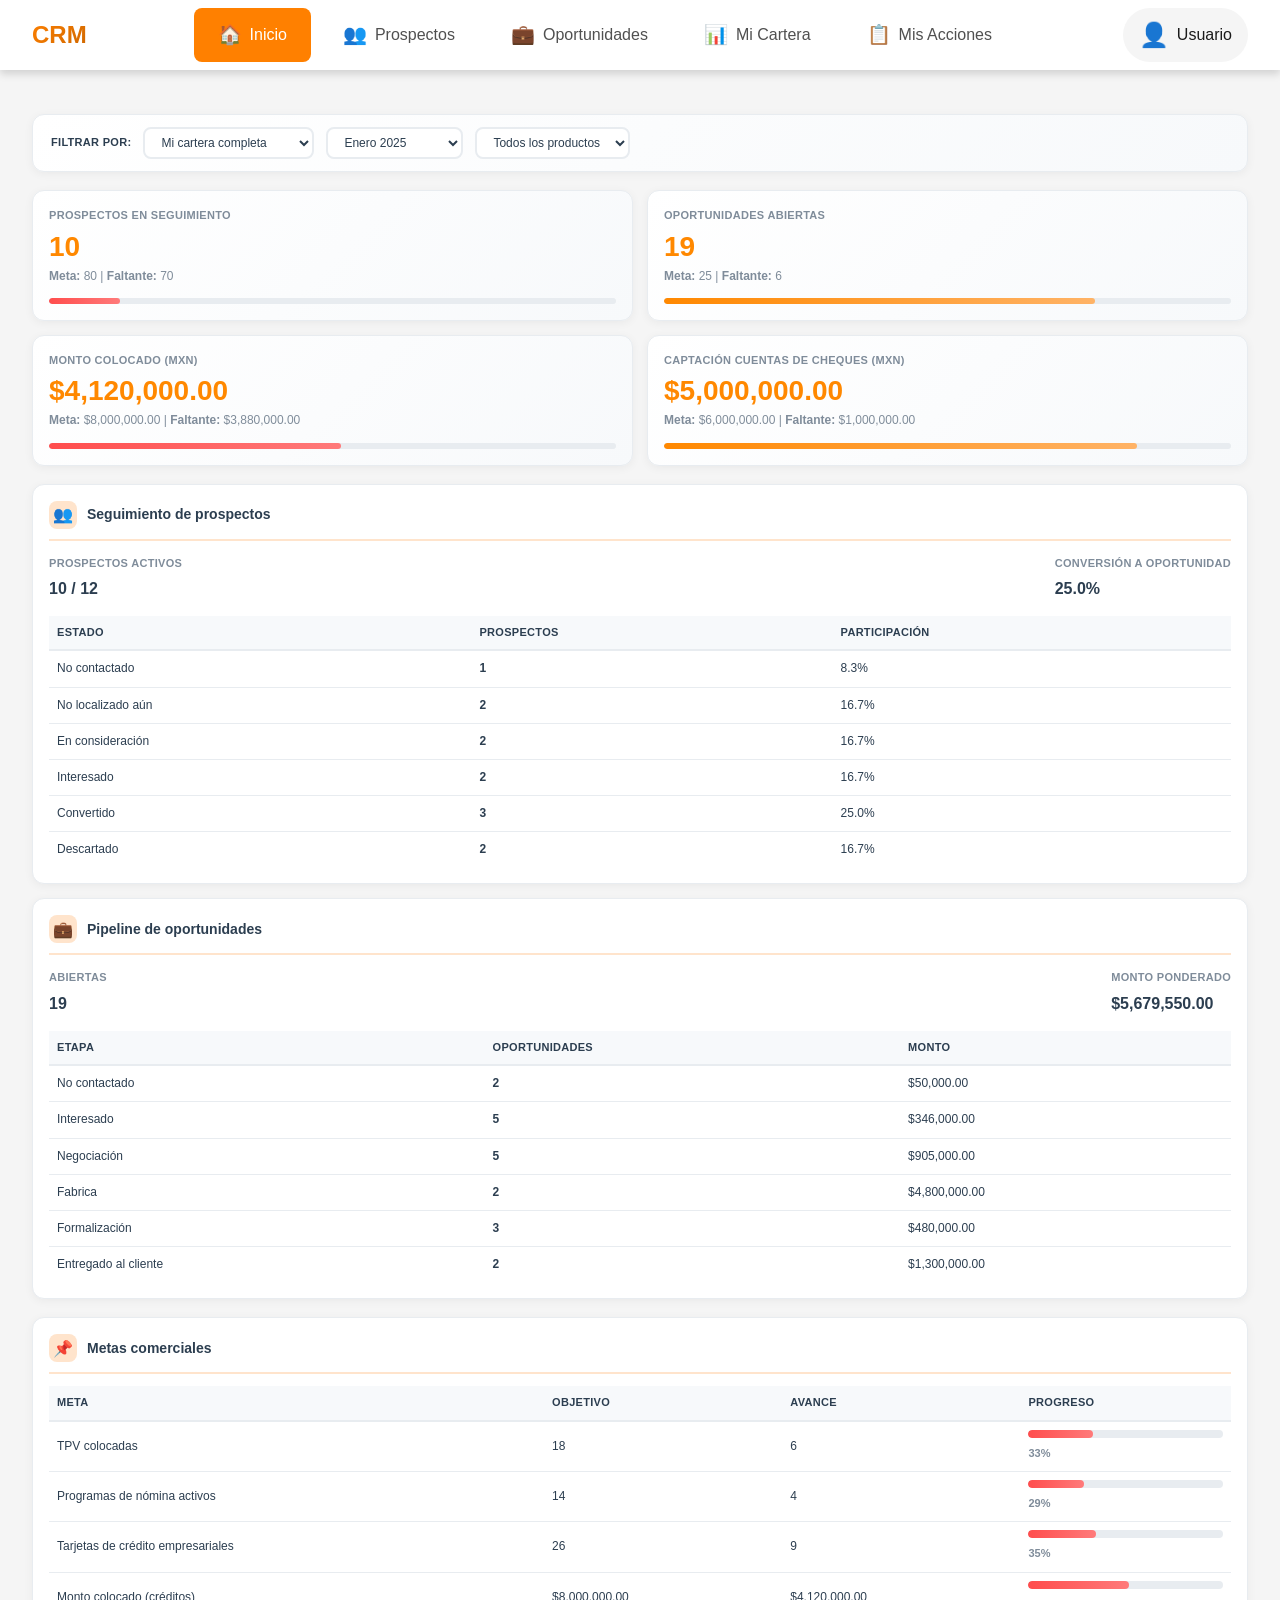
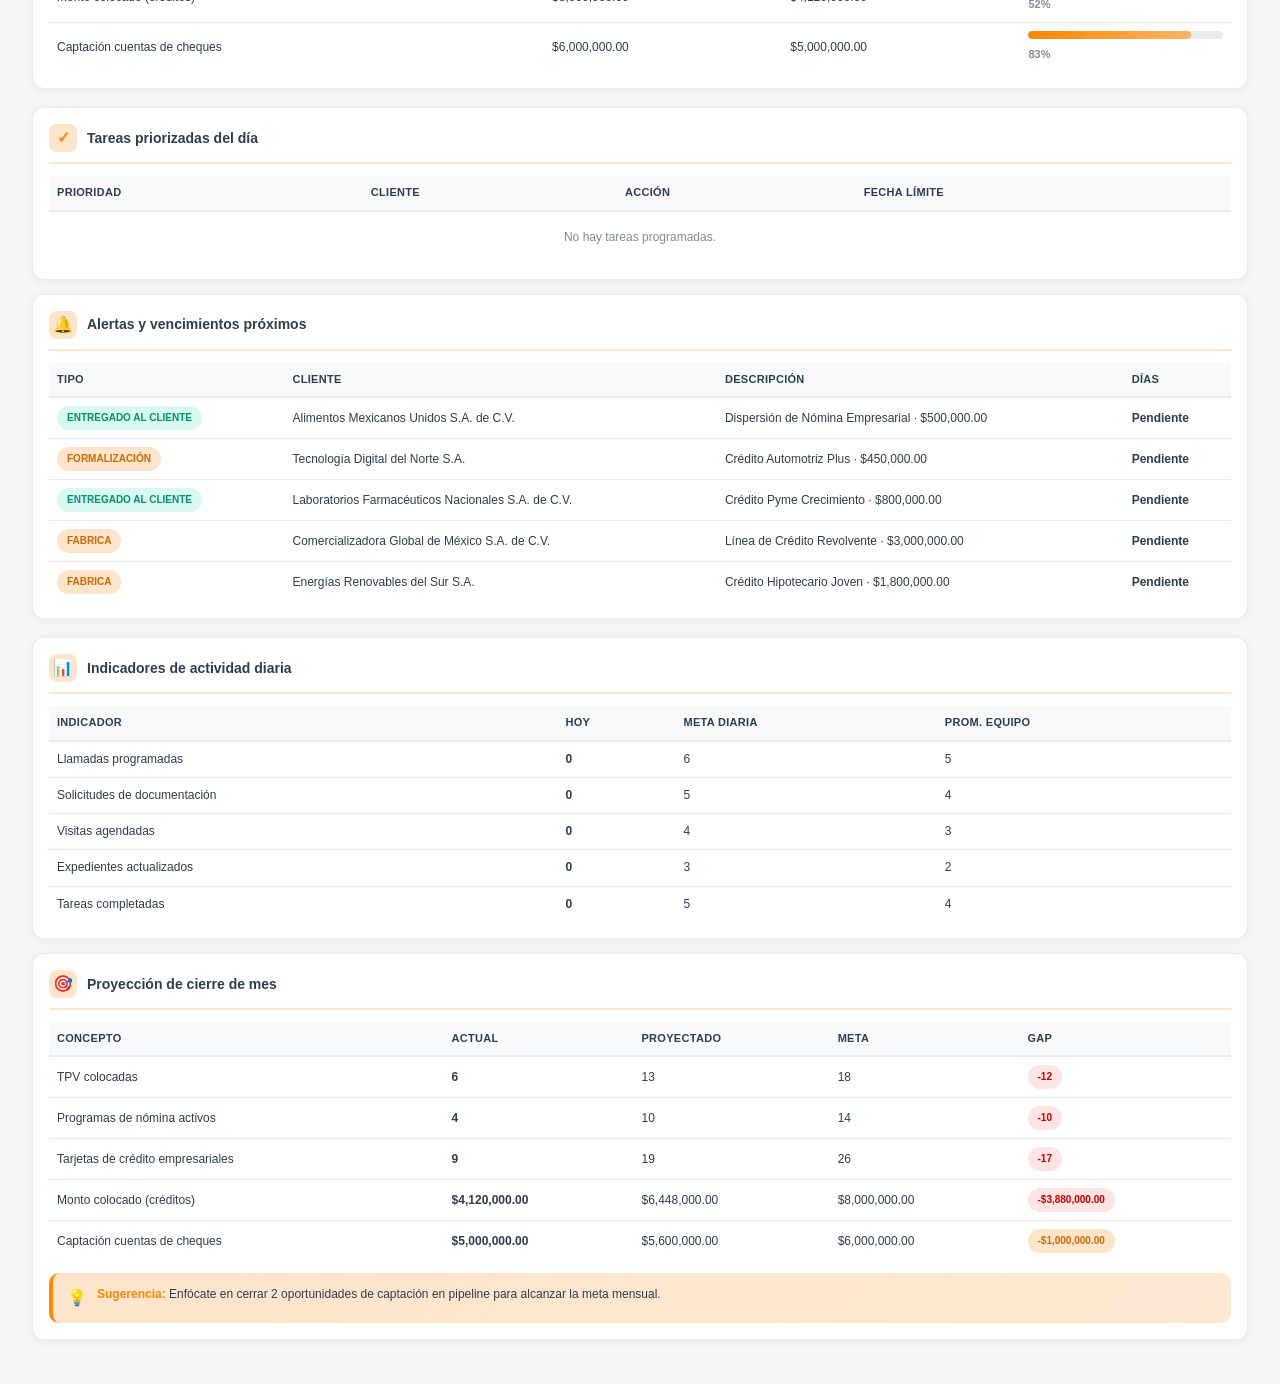
==== index.html @ 089da809 "Sure! Pl" ====
<!DOCTYPE html>
<html lang="es">

<head>
    <meta charset="UTF-8">
    <meta name="viewport" content="width=device-width, initial-scale=1.0">
    <title>CRM - Sistema de Gestión</title>

    <!-- Librerías externas -->
    <link rel="stylesheet" href="https://cdn.anychart.com/releases/v8/css/anychart-ui.min.css">
    <link rel="stylesheet" href="https://cdn.anychart.com/releases/v8/fonts/css/anychart-font.min.css">

    <!-- Estilos CSS Modulares -->
    <link rel="stylesheet" href="css/main.css">
    <link rel="stylesheet" href="css/components/mis-acciones.css">
    <link rel="stylesheet" href="css/components/inicio-dashboard.css">
</head>

<body>
    <!-- ============================================
         BARRA DE NAVEGACIÓN PRINCIPAL
         ============================================ -->
    <nav class="navbar">
        <div class="nav-container">
            <!-- Logo -->
            <div class="logo">
                <span class="logo-text">CRM</span>
            </div>

            <!-- Menú de navegación -->
            <ul class="nav-menu">
                <li class="nav-item">
                    <a href="#" class="nav-link active" data-section="inicio">
                        <span class="nav-icon">🏠</span>
                        <span>Inicio</span>
                    </a>
                </li>
                <li class="nav-item">
                    <a href="#" class="nav-link" data-section="prospectos">
                        <span class="nav-icon">👥</span>
                        <span>Prospectos</span>
                    </a>
                </li>
                <li class="nav-item">
                    <a href="#" class="nav-link" data-section="oportunidades">
                        <span class="nav-icon">💼</span>
                        <span>Oportunidades</span>
                    </a>
                </li>
                <li class="nav-item">
                    <a href="#" class="nav-link" data-section="mi-cartera">
                        <span class="nav-icon">📊</span>
                        <span>Mi Cartera</span>
                    </a>
                </li>
                <li class="nav-item">
                    <a href="#" class="nav-link" data-section="mis-acciones">
                        <span class="nav-icon">📋</span>
                        <span>Mis Acciones</span>
                    </a>
                </li>
            </ul>

            <!-- Perfil de usuario -->
            <div class="user-menu">
                <div class="user-profile">
                    <span class="user-avatar">👤</span>
                    <span class="user-name">Juan Pérez</span>
                </div>
            </div>
        </div>
    </nav>

    <!-- ============================================
         CONTENEDOR PRINCIPAL
         ============================================ -->
    <main class="main-container">

        <!-- SECCIÓN: INICIO -->
        <section id="inicio" class="content-section active"></section>

        <!-- SECCIÓN: PROSPECTOS -->
        <section id="prospectos" class="content-section">
            <div class="section-header">
                <h1>Prospectos</h1>
                <p class="section-subtitle">Gestión de clientes potenciales y conversión</p>
            </div>
            <div id="prospectos-pipeline" class="prospectos-pipeline"></div>
            <div id="tabla-prospectos"></div>
        </section>

        <!-- SECCIÓN: OPORTUNIDADES -->
        <section id="oportunidades" class="content-section">
            <div class="section-header">
                <h1>Tubería de Ventas</h1>
                <p class="section-subtitle">Pipeline de oportunidades de negocio</p>
            </div>
            
            <!-- Pipeline Visual -->
            <div id="pipeline-ventas" class="pipeline-container"></div>
            
            <!-- Tabla de Oportunidades -->
            <div id="tabla-oportunidades"></div>
        </section>

        <!-- SECCIÓN: MI CARTERA -->
        <section id="mi-cartera" class="content-section">
            <div class="section-header">
                <h1>Mi Cartera</h1>
                <p class="section-subtitle">Análisis de tu cartera de clientes</p>
            </div>
            
            <!-- Tarjetas de estadísticas -->
            <div id="mi-cartera-stats" class="stats-grid"></div>
            
            <!-- Tabla de clientes -->
            <div id="tabla-clientes"></div>
        </section>

        <!-- SECCIÓN: MIS ACCIONES -->
        <section id="mis-acciones" class="content-section">
            <div class="section-header">
                <h1>Mis Acciones</h1>
                <p class="section-subtitle">Tareas y actividades pendientes</p>
            </div>
            <div class="construction-message">
                <div class="construction-icon">🚧</div>
                <h2>Sección en Construcción</h2>
                <p>Estamos trabajando para brindarte la mejor experiencia</p>
            </div>
        </section>

    </main>

    <!-- ============================================
         SCRIPTS JAVASCRIPT MODULARES
         ============================================ -->

    <!-- Librería AnyChart -->
    <script src="https://cdn.anychart.com/releases/v8/js/anychart-base.min.js"></script>
    <script src="https://cdn.anychart.com/releases/v8/js/anychart-ui.min.js"></script>
    <script src="https://cdn.anychart.com/releases/v8/js/anychart-exports.min.js"></script>
    <script src="https://cdn.anychart.com/releases/v8/js/anychart-pyramid-funnel.min.js"></script>

    <!-- 1. Archivos de configuración -->
    <script src="config/config.js"></script>
    <script src="config/routes.js"></script>
    
        <!-- 2. Datos -->
        <script src="js/data/clientes.js"></script>
        <script src="js/data/productos.js"></script>
        <script src="js/data/oportunidades.js"></script>
        <script src="js/data/prospectos.js"></script>
        <script src="js/data/acciones.js"></script>
    
    <!-- 3. Utilidades -->
    <script src="js/utils/helpers.js"></script>
    <script src="js/utils/validators.js"></script>
    
    <!-- 4. Componentes -->
    <script src="js/components/MultiSelect.js"></script>
    <script src="js/components/TableComponent.js"></script>
    
    <!-- 5. Módulos de secciones -->
    <script src="js/modules/navigation.js"></script>
    <script src="js/modules/inicio.js"></script>
    <script src="js/modules/prospectos.js"></script>
    <script src="js/modules/oportunidades.js"></script>
    <script src="js/modules/miCartera.js"></script>
    <script src="js/modules/misAcciones.js"></script>
    
    <!-- 6. Aplicación principal (debe ir al final) -->
    <script src="js/app.js"></script>

</body>

</html>
---- css/main.css ----
/**
 * ============================================
 * ARCHIVO PRINCIPAL DE ESTILOS
 * ============================================
 * Importa todos los módulos CSS en el orden correcto
 */

/* 1. Variables y configuración base */
@import url('variables.css');
@import url('reset.css');

/* 2. Layout */
@import url('layout/navbar.css');
@import url('layout/main.css');

/* 3. Componentes */
@import url('components/cards.css');
@import url('components/buttons.css');
@import url('components/tables.css');
@import url('components/stats.css');
@import url('components/multiselect.css');
@import url('components/cliente360.css');
@import url('components/pipeline.css');
@import url('components/prospectos.css');
@import url('components/modal-oportunidad.css');
@import url('components/construction.css');

/* 4. Utilidades */
@import url('utilities.css');

/* 5. Responsive (debe ir al final) */
@import url('responsive.css');
---- css/components/mis-acciones.css ----
.acciones-wrapper {
    display: flex;
    flex-direction: column;
    gap: 28px;
}

.acciones-header {
    display: flex;
    flex-wrap: wrap;
    justify-content: space-between;
    align-items: center;
    gap: 18px;
}

.acciones-header h2 {
    margin: 0;
    font-size: 24px;
    font-weight: 700;
    color: #1f2a44;
}

.acciones-subtitle {
    margin: 4px 0 0;
    font-size: 14px;
    color: #6b7a90;
}

.acciones-kpis {
    display: flex;
    gap: 16px;
}

.acciones-kpi-card {
    background: #ffffff;
    border-radius: 14px;
    border: 1px solid rgba(15, 36, 71, 0.08);
    box-shadow: 0 8px 20px rgba(15, 36, 71, 0.08);
    padding: 12px 18px;
    display: flex;
    flex-direction: column;
    min-width: 120px;
}

.acciones-kpi-value {
    font-size: 24px;
    font-weight: 700;
    color: #1f2a44;
}

.acciones-kpi-value.acciones-kpi-success {
    color: #FF8800;
}

.acciones-kpi-value.acciones-kpi-info {
    color: #2272ff;
}

.acciones-kpi-label {
    font-size: 12px;
    text-transform: uppercase;
    color: #6b7a90;
    letter-spacing: 0.4px;
}

.acciones-panel,
.agenda-panel {
    background: #ffffff;
    border-radius: 18px;
    border: 1px solid rgba(15, 36, 71, 0.06);
    box-shadow: 0 12px 28px rgba(38, 80, 120, 0.08);
    padding: 24px;
}

.acciones-panel-header,
.agenda-panel-header {
    margin-bottom: 16px;
}

.acciones-panel-header {
    display: flex;
    justify-content: space-between;
    align-items: center;
    gap: 12px;
}

.acciones-add-btn {
    border: none;
    background: linear-gradient(135deg, #2272ff 0%, #1857c9 100%);
    color: #ffffff;
    padding: 10px 18px;
    border-radius: 12px;
    font-weight: 600;
    cursor: pointer;
    transition: transform 0.2s ease, box-shadow 0.2s ease;
}

.acciones-add-btn:hover {
    transform: translateY(-2px);
    box-shadow: 0 8px 18px rgba(34, 114, 255, 0.25);
}

.acciones-panel-header h3,
.agenda-panel-header h3 {
    margin: 0;
    font-size: 18px;
    font-weight: 700;
    color: #1f2a44;
}

.acciones-panel-header p,
.agenda-panel-header p {
    margin: 4px 0 0;
    font-size: 13px;
    color: #6b7a90;
}

.acciones-task {
    display: flex;
    gap: 12px;
    align-items: flex-start;
}

.acciones-task-icon {
    font-size: 20px;
    flex-shrink: 0;
}

.acciones-task-name {
    font-weight: 600;
    color: #1f2a44;
}

.acciones-task-desc {
    font-size: 12px;
    color: #6b7a90;
}

.acciones-link {
    color: #2272ff;
    font-weight: 600;
    cursor: pointer;
}

.acciones-link:hover {
    text-decoration: underline;
}

.agenda-list {
    display: flex;
    flex-direction: column;
    gap: 18px;
}

.agenda-day {
    border-radius: 16px;
    border: 1px solid rgba(34, 114, 255, 0.12);
    background: #f8faff;
    padding: 18px 20px;
}

.agenda-day-header {
    display: flex;
    justify-content: space-between;
    align-items: center;
    margin-bottom: 12px;
}

.agenda-day-date {
    font-size: 15px;
    font-weight: 700;
    color: #1f2a44;
}

.agenda-day-count {
    font-size: 12px;
    color: #2272ff;
    font-weight: 600;
}

.agenda-event-list {
    display: flex;
    flex-direction: column;
    gap: 12px;
}

.agenda-event {
    display: flex;
    gap: 14px;
    align-items: flex-start;
    padding: 12px 16px;
    border-radius: 14px;
    background: #ffffff;
    border: 1px solid rgba(34, 114, 255, 0.12);
    box-shadow: 0 6px 16px rgba(34, 114, 255, 0.1);
}

.agenda-event-icon {
    font-size: 20px;
    flex-shrink: 0;
}

.agenda-event-title {
    font-size: 14px;
    font-weight: 700;
    color: #1f2a44;
}

.agenda-event-time {
    font-size: 12px;
    color: #6b7a90;
    margin: 2px 0 6px;
}

.agenda-event-desc {
    font-size: 13px;
    color: #1f2a44;
}

.agenda-event-tag {
    display: inline-flex;
    margin-top: 6px;
    padding: 4px 10px;
    border-radius: 999px;
    background: rgba(34, 114, 255, 0.12);
    color: #2272ff;
    font-size: 11px;
    font-weight: 600;
}

.agenda-empty {
    text-align: center;
    padding: 40px 20px;
    color: #6b7a90;
}

.agenda-empty-icon {
    font-size: 42px;
    margin-bottom: 12px;
}

@media (max-width: 992px) {
    .acciones-header {
        flex-direction: column;
        align-items: flex-start;
    }

    .acciones-kpis {
        width: 100%;
        flex-wrap: wrap;
    }

    .acciones-kpi-card {
        flex: 1 1 140px;
    }
}
---- css/components/inicio-dashboard.css ----
.inicio-dashboard {
    display: flex;
    flex-direction: column;
    gap: 18px;
    padding: 12px 0;
}

.inicio-dashboard__filters {
    background: linear-gradient(135deg, #ffffff 0%, #f7f9fb 100%);
    padding: 12px 18px;
    border-radius: 12px;
    box-shadow: 0 2px 10px rgba(0, 0, 0, 0.05);
    border: 1px solid #e8ecf0;
    display: flex;
    flex-wrap: wrap;
    gap: 12px;
    align-items: center;
}

.inicio-dashboard__filters-label {
    font-size: 11px;
    font-weight: 600;
    color: #2c3e50;
    text-transform: uppercase;
    letter-spacing: 0.3px;
}

.inicio-dashboard__filters select {
    padding: 6px 12px;
    border: 2px solid #e8ecf0;
    border-radius: 8px;
    background: #ffffff;
    font-size: 12px;
    font-weight: 500;
    color: #2c3e50;
    transition: all 0.3s ease;
    cursor: pointer;
}

.inicio-dashboard__filters select:hover,
.inicio-dashboard__filters select:focus {
    border-color: #ff8800;
    outline: none;
    box-shadow: 0 0 0 3px rgba(255, 136, 0, 0.15);
}

.inicio-dashboard__kpi-grid {
    display: grid;
    grid-template-columns: repeat(4, minmax(200px, 1fr));
    gap: 14px;
}

.inicio-dashboard__kpi-card {
    background: linear-gradient(135deg, #ffffff 0%, #f7f9fb 100%);
    border-radius: 12px;
    padding: 16px;
    border: 1px solid #e8ecf0;
    box-shadow: 0 2px 10px rgba(0, 0, 0, 0.05);
    transition: transform 0.2s ease, box-shadow 0.2s ease;
}

.inicio-dashboard__kpi-card:hover {
    transform: translateY(-2px);
    box-shadow: 0 8px 18px rgba(0, 0, 0, 0.08);
}

.inicio-dashboard__kpi-label {
    font-size: 11px;
    text-transform: uppercase;
    color: #7f8c9a;
    letter-spacing: 0.3px;
    font-weight: 600;
    margin-bottom: 8px;
}

.inicio-dashboard__kpi-value {
    font-size: 28px;
    font-weight: 700;
    line-height: 1;
    color: #ff8800;
    margin-bottom: 6px;
}

.inicio-dashboard__kpi-meta {
    font-size: 12px;
    color: #7f8c9a;
    margin-bottom: 12px;
}

.inicio-dashboard__kpi-progress {
    width: 100%;
    height: 6px;
    background: #e8ecf0;
    border-radius: 10px;
    overflow: hidden;
}

.inicio-dashboard__kpi-progress-bar {
    height: 100%;
    background: linear-gradient(90deg, #00cca3 0%, #00a37f 100%);
    border-radius: 10px;
}

.inicio-dashboard__kpi-progress-bar--success {
    background: linear-gradient(90deg, #00cca3 0%, #00a37f 100%);
}

.inicio-dashboard__kpi-progress-bar--warning {
    background: linear-gradient(90deg, #ff8800 0%, #ffb366 100%);
}

.inicio-dashboard__kpi-progress-bar--danger {
    background: linear-gradient(90deg, #ff4d4d 0%, #ff7a7a 100%);
}

.inicio-dashboard__grid {
    display: grid;
    gap: 14px;
}

.inicio-dashboard__grid--two {
    grid-template-columns: repeat(2, minmax(280px, 1fr));
}

.inicio-dashboard__card {
    background: #ffffff;
    border-radius: 12px;
    border: 1px solid #e8ecf0;
    box-shadow: 0 2px 10px rgba(0, 0, 0, 0.05);
    padding: 16px;
}

.inicio-dashboard__card--full {
    width: 100%;
}

.inicio-dashboard__card-header {
    display: flex;
    align-items: center;
    gap: 10px;
    font-size: 14px;
    font-weight: 700;
    color: #2c3e50;
    padding-bottom: 10px;
    border-bottom: 2px solid #ffe4cc;
}

.inicio-dashboard__card-icon {
    width: 28px;
    height: 28px;
    border-radius: 8px;
    background: #ffe4cc;
    color: #ff8800;
    display: flex;
    align-items: center;
    justify-content: center;
    font-size: 16px;
}

.inicio-dashboard__summary {
    display: flex;
    justify-content: space-between;
    gap: 16px;
    margin: 14px 0;
    flex-wrap: wrap;
}

.inicio-dashboard__summary > div {
    display: flex;
    flex-direction: column;
    gap: 4px;
}

.inicio-dashboard__summary-label {
    font-size: 11px;
    text-transform: uppercase;
    color: #7f8c9a;
    letter-spacing: 0.3px;
    font-weight: 600;
}

.inicio-dashboard__summary-value {
    font-size: 16px;
    font-weight: 700;
    color: #2c3e50;
}

.inicio-dashboard__table {
    width: 100%;
    border-collapse: separate;
    border-spacing: 0;
    margin-top: 12px;
    font-size: 12px;
}

.inicio-dashboard__table thead th {
    background: #f7f9fb;
    padding: 8px;
    text-align: left;
    font-weight: 700;
    color: #2c3e50;
    border-bottom: 2px solid #e8ecf0;
    text-transform: uppercase;
    font-size: 11px;
    letter-spacing: 0.3px;
}

.inicio-dashboard__table tbody td {
    padding: 8px;
    border-bottom: 1px solid #e8ecf0;
    color: #2c3e50;
}

.inicio-dashboard__table tbody tr:last-child td {
    border-bottom: none;
}

.inicio-dashboard__table tbody tr:hover {
    background: #f7f9fb;
}

.inicio-dashboard__badge {
    display: inline-block;
    padding: 4px 10px;
    border-radius: 999px;
    font-size: 10px;
    font-weight: 700;
    text-transform: uppercase;
}

.inicio-dashboard__badge--danger {
    background: rgba(255, 77, 77, 0.15);
    color: #cc0000;
}

.inicio-dashboard__badge--warning {
    background: #ffe4cc;
    color: #cc6a00;
}

.inicio-dashboard__badge--info {
    background: #cce5ff;
    color: #0066cc;
}

.inicio-dashboard__badge--success {
    background: rgba(0, 204, 163, 0.15);
    color: #00936b;
}

.inicio-dashboard__meta-progress {
    width: 100%;
    height: 8px;
    border-radius: 999px;
    background: #e8ecf0;
    overflow: hidden;
    margin-bottom: 6px;
}

.inicio-dashboard__meta-progress-bar {
    height: 100%;
    border-radius: 999px;
    transition: width 0.3s ease;
}

.inicio-dashboard__meta-progress-bar--success {
    background: linear-gradient(90deg, #00cca3 0%, #00a37f 100%);
}

.inicio-dashboard__meta-progress-bar--warning {
    background: linear-gradient(90deg, #ff8800 0%, #ffb366 100%);
}

.inicio-dashboard__meta-progress-bar--danger {
    background: linear-gradient(90deg, #ff4d4d 0%, #ff7a7a 100%);
}

.inicio-dashboard__meta-progress-text {
    font-size: 11px;
    font-weight: 600;
    color: #7f8c9a;
}

.inicio-dashboard__error {
    margin-top: 24px;
    padding: 32px;
    border: 1px dashed rgba(255, 136, 0, 0.4);
    border-radius: 16px;
    background: rgba(255, 136, 0, 0.08);
    text-align: center;
    color: #9a4b00;
}

.inicio-dashboard__error h2 {
    margin: 12px 0 8px;
    font-size: 20px;
    font-weight: 700;
}

.inicio-dashboard__error p {
    margin: 0;
    font-size: 13px;
    color: rgba(154, 75, 0, 0.8);
}

.inicio-dashboard__error-icon {
    font-size: 32px;
}

.inicio-dashboard__alert {
    margin-top: 12px;
    padding: 12px 14px;
    background: linear-gradient(135deg, #ffe4cc 0%, #ffe8d1 100%);
    border-left: 4px solid #ff8800;
    border-radius: 10px;
    font-size: 12px;
    color: #2c3e50;
    display: flex;
    gap: 10px;
    align-items: flex-start;
}

.inicio-dashboard__alert-icon {
    font-size: 16px;
}

.inicio-dashboard__alert strong {
    color: #ff8800;
}

@media (max-width: 1400px) {
    .inicio-dashboard__kpi-grid {
        grid-template-columns: repeat(2, minmax(200px, 1fr));
    }

    .inicio-dashboard__grid--two {
        grid-template-columns: 1fr;
    }
}

@media (max-width: 768px) {
    .inicio-dashboard__filters {
        flex-direction: column;
        align-items: stretch;
    }

    .inicio-dashboard__filters select {
        width: 100%;
    }

    .inicio-dashboard__kpi-grid {
        grid-template-columns: 1fr;
    }
}
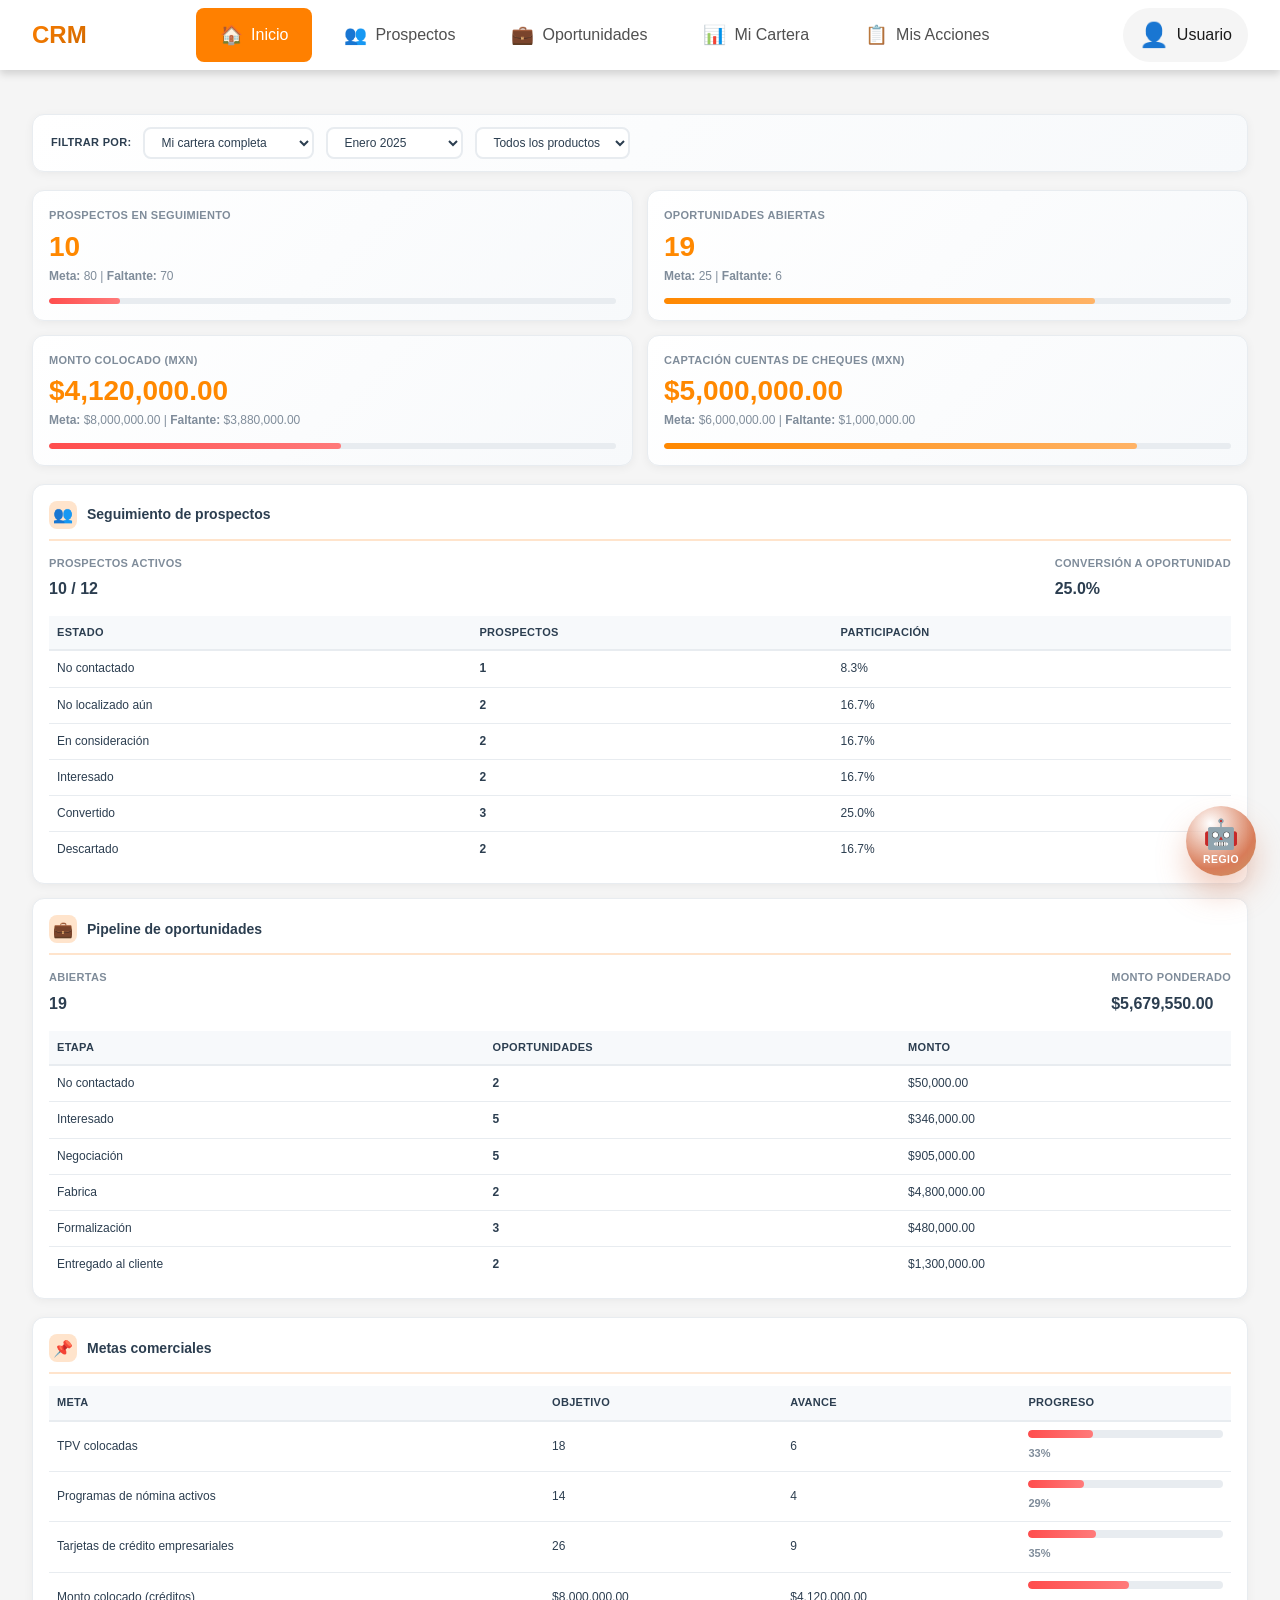
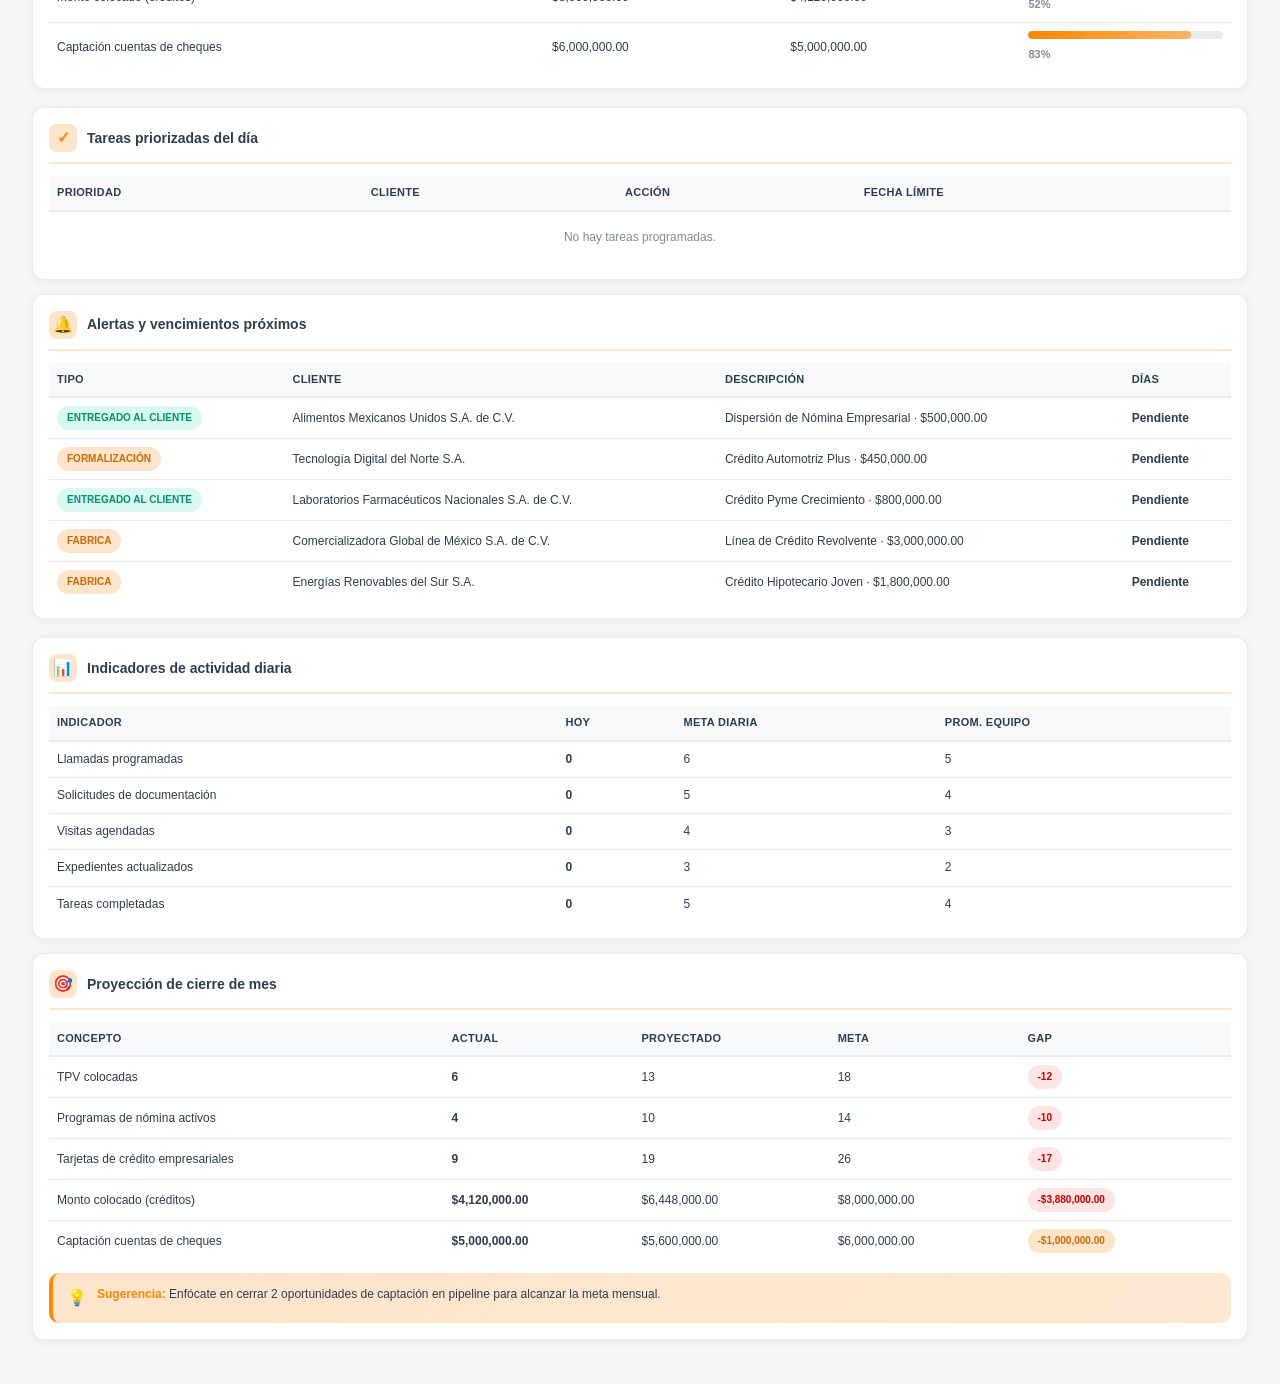
==== commit ed411356: "Add assistant IA module and related components - Introduced a new sidebar for the AI assistant with " ====
--- a/index.html
+++ b/index.html
@@ -14,6 +14,7 @@
     <link rel="stylesheet" href="css/main.css">
     <link rel="stylesheet" href="css/components/mis-acciones.css">
     <link rel="stylesheet" href="css/components/inicio-dashboard.css">
+    <link rel="stylesheet" href="css/components/assistant-ia.css">
 </head>
 
 <body>
@@ -131,6 +132,100 @@
         </section>
 
     </main>
+
+    <!-- ============================================
+         ASISTENTE IA LATERAL
+         ============================================ -->
+    <aside class="ai-sidebar" id="aiSidebar" aria-hidden="true">
+        <div class="ai-sidebar-header">
+            <div class="ai-header-content">
+                <div class="ai-avatar" aria-hidden="true">🤖</div>
+                <div class="ai-info">
+                    <h3 class="ai-name">REGIO</h3>
+                    <p class="ai-subtitle">Resultados y Gestión Inteligente Operativa</p>
+                </div>
+            </div>
+            <button class="ai-toggle-btn" id="aiSidebarCloseBtn" title="Cerrar asistente" aria-label="Cerrar asistente">✕</button>
+        </div>
+
+        <div class="sidebar-nav" role="tablist" aria-label="Vistas del asistente">
+            <div class="nav-grid">
+                <button class="sidebar-nav-btn active" data-view="agente" id="navAgente" role="tab" aria-selected="true">
+                    <span class="nav-icon">🤖</span>
+                    <span class="nav-text">Agente IA</span>
+                </button>
+                <button class="sidebar-nav-btn" data-view="acciones" id="navAcciones" role="tab" aria-selected="false">
+                    <span class="nav-icon">✅</span>
+                    <span class="nav-text">Acciones</span>
+                </button>
+                <button class="sidebar-nav-btn" data-view="juntas" id="navJuntas" role="tab" aria-selected="false">
+                    <span class="nav-icon">🤝</span>
+                    <span class="nav-text">Juntas</span>
+                </button>
+                <button class="sidebar-nav-btn" data-view="cotizador" id="navCotizador" role="tab" aria-selected="false">
+                    <span class="nav-icon">💰</span>
+                    <span class="nav-text">Cotizador</span>
+                </button>
+            </div>
+        </div>
+
+        <div class="sidebar-content">
+            <div class="sidebar-view active" id="viewAgente" role="tabpanel" aria-labelledby="navAgente">
+                <div class="ai-chat-container" id="aiChatContainer">
+                    <div class="ai-welcome-message">
+                        <p>👋 ¡Hola! Soy <strong>REGIO</strong>, tu asistente inteligente de ventas.</p>
+                        <p>Puedo ayudarte con:</p>
+                        <ul>
+                            <li>📊 Análisis de oportunidades</li>
+                            <li>💡 Información de productos</li>
+                            <li>📈 Estrategias de seguimiento y venta cruzada</li>
+                        </ul>
+                        <p>¿En qué puedo ayudarte hoy?</p>
+                    </div>
+                </div>
+                <div class="ai-input-container">
+                    <textarea id="aiInput" class="ai-input" placeholder="Escribe tu pregunta aquí..." rows="1" aria-label="Mensaje para el asistente"></textarea>
+                    <button class="ai-send-btn" id="aiSendBtn" title="Enviar" aria-label="Enviar mensaje">
+                        <span>📤</span>
+                    </button>
+                </div>
+            </div>
+
+            <div class="sidebar-view" id="viewAcciones" role="tabpanel" aria-labelledby="navAcciones">
+                <div class="recordatorios-container" id="accionesContainer"></div>
+            </div>
+
+            <div class="sidebar-view" id="viewJuntas" role="tabpanel" aria-labelledby="navJuntas">
+                <div class="agenda-container" id="juntasContainer"></div>
+            </div>
+
+            <div class="sidebar-view" id="viewCotizador" role="tabpanel" aria-labelledby="navCotizador">
+                <div class="cotizador-chat-container">
+                    <div class="cotizador-chat" id="cotizadorChat">
+                        <div class="cotizador-welcome-message">
+                            <div class="ai-avatar" aria-hidden="true">💰</div>
+                            <div class="welcome-content">
+                                <h5>¡Hola! Soy tu cotizador inteligente</h5>
+                                <p>Puedo ayudarte a calcular cotizaciones de crédito personal, auto o hipotecario.</p>
+                                <p>Cuéntame el tipo de crédito, monto y plazo que necesitas.</p>
+                            </div>
+                        </div>
+                    </div>
+                    <div class="cotizador-input-container">
+                        <textarea id="cotizadorInput" class="cotizador-input" placeholder="Ej. Cotizar crédito auto de $350,000 a 36 meses" rows="1" aria-label="Mensaje para el cotizador"></textarea>
+                        <button class="cotizador-send-btn" id="cotizadorSendBtn" title="Enviar cotización" aria-label="Enviar mensaje al cotizador">
+                            <span>📤</span>
+                        </button>
+                    </div>
+                </div>
+            </div>
+        </div>
+    </aside>
+
+    <button class="ai-float-btn" id="aiFloatBtn" title="Abrir asistente IA" aria-haspopup="dialog" aria-controls="aiSidebar">
+        <span class="ai-float-icon">🤖</span>
+        <span class="ai-float-text">REGIO</span>
+    </button>
 
     <!-- ============================================
          SCRIPTS JAVASCRIPT MODULARES
@@ -168,6 +263,7 @@
     <script src="js/modules/oportunidades.js"></script>
     <script src="js/modules/miCartera.js"></script>
     <script src="js/modules/misAcciones.js"></script>
+    <script src="js/modules/assistant-ia.js"></script>
     
     <!-- 6. Aplicación principal (debe ir al final) -->
     <script src="js/app.js"></script>
--- a/css/components/assistant-ia.css
+++ b/css/components/assistant-ia.css
@@ -0,0 +1,540 @@
+.ai-sidebar {
+    position: fixed;
+    top: 0;
+    right: -420px;
+    width: 400px;
+    height: 100vh;
+    display: flex;
+    flex-direction: column;
+    background: linear-gradient(180deg, #fffaf6 0%, #fffefd 45%, #ffffff 100%);
+    border-left: 1px solid rgba(214, 117, 80, 0.12);
+    box-shadow: -18px 0 38px rgba(214, 117, 80, 0.18);
+    transition: right 0.35s ease, opacity 0.35s ease;
+    z-index: var(--z-modal);
+    opacity: 0;
+    backdrop-filter: blur(18px);
+}
+
+.ai-sidebar.active {
+    right: 0;
+    opacity: 1;
+}
+
+.ai-sidebar-header {
+    background: linear-gradient(135deg, rgba(214, 117, 80, 0.96) 0%, rgba(200, 146, 94, 0.94) 55%, rgba(184, 161, 147, 0.92) 100%);
+    color: var(--white);
+    padding: 1.75rem 1.5rem 1.35rem;
+    display: flex;
+    justify-content: space-between;
+    align-items: center;
+    box-shadow: 0 20px 35px rgba(214, 117, 80, 0.32);
+    border-bottom: 1px solid rgba(255, 255, 255, 0.25);
+}
+
+.ai-header-content {
+    display: flex;
+    align-items: center;
+    gap: 1.1rem;
+}
+
+.ai-avatar {
+    width: 60px;
+    height: 60px;
+    border-radius: 18px;
+    background: rgba(255, 255, 255, 0.25);
+    display: flex;
+    align-items: center;
+    justify-content: center;
+    font-size: 2rem;
+    backdrop-filter: blur(12px);
+    box-shadow: 0 14px 24px rgba(0, 0, 0, 0.15);
+}
+
+.ai-name {
+    margin: 0;
+    font-size: 1.5rem;
+    font-weight: 700;
+    letter-spacing: 0.4px;
+}
+
+.ai-subtitle {
+    margin: 0.35rem 0 0;
+    font-size: 0.82rem;
+    opacity: 0.95;
+    letter-spacing: 0.2px;
+}
+
+.ai-toggle-btn {
+    background: rgba(255, 255, 255, 0.28);
+    border: none;
+    color: var(--white);
+    font-size: 1.6rem;
+    cursor: pointer;
+    width: 42px;
+    height: 42px;
+    border-radius: 14px;
+    display: flex;
+    align-items: center;
+    justify-content: center;
+    transition: var(--transition);
+}
+
+.ai-toggle-btn:hover {
+    background-color: rgba(255, 255, 255, 0.36);
+    transform: translateY(-1px);
+}
+
+.sidebar-nav {
+    padding: 1rem 1.5rem 1.2rem;
+}
+
+.nav-grid {
+    display: grid;
+    grid-template-columns: repeat(2, minmax(0, 1fr));
+    gap: 0.6rem;
+}
+
+.sidebar-nav-btn {
+    display: flex;
+    align-items: center;
+    justify-content: flex-start;
+    gap: 0.65rem;
+    padding: 0.8rem 0.75rem;
+    border-radius: 14px;
+    border: 1px solid rgba(214, 117, 80, 0.12);
+    background: rgba(255, 255, 255, 0.82);
+    color: var(--gray-600);
+    font-size: 0.78rem;
+    font-weight: 600;
+    cursor: pointer;
+    box-shadow: 0 10px 18px rgba(214, 117, 80, 0.08);
+    transition: transform 0.2s ease, box-shadow 0.25s ease, border-color 0.25s ease;
+}
+
+.sidebar-nav-btn:hover {
+    transform: translateY(-1px);
+    box-shadow: 0 14px 22px rgba(214, 117, 80, 0.16);
+    border-color: rgba(214, 117, 80, 0.32);
+}
+
+.sidebar-nav-btn.active {
+    background: linear-gradient(135deg, rgba(214, 117, 80, 0.96) 0%, rgba(200, 146, 94, 0.94) 100%);
+    color: var(--white);
+    border-color: transparent;
+    box-shadow: 0 18px 32px rgba(214, 117, 80, 0.32);
+}
+
+.nav-icon {
+    font-size: 1.15rem;
+}
+
+.sidebar-content {
+    flex: 1;
+    position: relative;
+    overflow: hidden;
+}
+
+.sidebar-view {
+    position: absolute;
+    inset: 0;
+    opacity: 0;
+    visibility: hidden;
+    transition: opacity 0.3s ease, visibility 0.3s ease;
+    display: flex;
+    flex-direction: column;
+}
+
+.sidebar-view.active {
+    opacity: 1;
+    visibility: visible;
+}
+
+.ai-chat-container {
+    flex: 1;
+    overflow-y: auto;
+    padding: 1.5rem;
+    background: linear-gradient(180deg, rgba(255, 248, 242, 0.6) 0%, rgba(255, 255, 255, 0.92) 100%);
+}
+
+.ai-welcome-message {
+    background-color: rgba(255, 255, 255, 0.94);
+    border: 1px solid rgba(214, 117, 80, 0.14);
+    border-radius: 18px;
+    padding: 1.2rem 1.35rem;
+    box-shadow: 0 18px 32px rgba(214, 117, 80, 0.12);
+}
+
+.ai-welcome-message p {
+    margin-bottom: 0.75rem;
+    font-size: 0.9rem;
+    color: var(--gray-600);
+}
+
+.ai-welcome-message ul {
+    margin: 0 0 0.75rem 1.25rem;
+    color: var(--gray-600);
+    font-size: 0.85rem;
+}
+
+.ai-message {
+    margin-top: 1rem;
+    display: flex;
+    flex-direction: column;
+    gap: 0.35rem;
+    animation: fadeInMessage 0.32s ease;
+}
+
+.ai-message.user {
+    align-items: flex-end;
+}
+
+.ai-message.assistant {
+    align-items: flex-start;
+}
+
+.ai-message-bubble {
+    max-width: 88%;
+    padding: 0.85rem 1.05rem;
+    border-radius: 16px;
+    font-size: 0.92rem;
+    line-height: 1.5;
+    box-shadow: 0 16px 28px rgba(51, 51, 51, 0.08);
+    background-color: rgba(255, 255, 255, 0.95);
+    color: var(--gray-700);
+    border: 1px solid rgba(214, 117, 80, 0.1);
+}
+
+.ai-message.user .ai-message-bubble {
+    background: linear-gradient(135deg, rgba(214, 117, 80, 0.96) 0%, rgba(200, 146, 94, 0.94) 100%);
+    color: var(--white);
+    border: none;
+    box-shadow: 0 18px 32px rgba(214, 117, 80, 0.22);
+    border-bottom-right-radius: 8px;
+}
+
+.ai-message.assistant .ai-message-bubble {
+    border-bottom-left-radius: 8px;
+}
+
+.ai-message-time {
+    font-size: 0.75rem;
+    color: var(--gray-400);
+}
+
+.ai-typing-indicator {
+    display: inline-flex;
+    gap: 0.35rem;
+    background-color: rgba(255, 255, 255, 0.92);
+    padding: 0.6rem 1rem;
+    border-radius: 14px;
+    box-shadow: 0 12px 22px rgba(214, 117, 80, 0.12);
+    border: 1px solid rgba(214, 117, 80, 0.08);
+}
+
+.ai-typing-dot {
+    width: 8px;
+    height: 8px;
+    border-radius: 50%;
+    background-color: var(--gray-300);
+    animation: typing 1.2s infinite;
+}
+
+.ai-typing-dot:nth-child(2) {
+    animation-delay: 0.2s;
+}
+
+.ai-typing-dot:nth-child(3) {
+    animation-delay: 0.4s;
+}
+
+.ai-input-container {
+    padding: 1.1rem 1.4rem 1.4rem;
+    background: rgba(255, 255, 255, 0.94);
+    border-top: 1px solid rgba(214, 117, 80, 0.15);
+    display: flex;
+    gap: 0.8rem;
+    align-items: flex-end;
+    box-shadow: 0 -18px 30px rgba(214, 117, 80, 0.08);
+}
+
+.ai-input {
+    flex: 1;
+    border: 1px solid rgba(214, 117, 80, 0.18);
+    border-radius: 16px;
+    padding: 0.75rem 1rem;
+    font-size: 0.96rem;
+    resize: none;
+    max-height: 140px;
+    background-color: rgba(255, 255, 255, 0.88);
+    transition: border-color 0.2s ease, box-shadow 0.2s ease, background 0.2s ease;
+}
+
+.ai-input:focus {
+    outline: none;
+    border-color: rgba(214, 117, 80, 0.7);
+    background-color: var(--white);
+    box-shadow: 0 0 0 4px rgba(214, 117, 80, 0.16);
+}
+
+.ai-send-btn {
+    background: linear-gradient(135deg, rgba(214, 117, 80, 1) 0%, rgba(200, 146, 94, 1) 100%);
+    border: none;
+    color: var(--white);
+    width: 46px;
+    height: 46px;
+    border-radius: 16px;
+    display: flex;
+    align-items: center;
+    justify-content: center;
+    font-size: 1.2rem;
+    cursor: pointer;
+    transition: transform 0.2s ease, box-shadow 0.25s ease;
+}
+
+.ai-send-btn:hover {
+    transform: translateY(-1px) scale(1.03);
+    box-shadow: 0 16px 30px rgba(214, 117, 80, 0.35);
+}
+
+.ai-send-btn:disabled {
+    background: var(--gray-300);
+    cursor: not-allowed;
+    transform: none;
+}
+
+.ai-float-btn {
+    position: fixed;
+    right: 24px;
+    bottom: 24px;
+    width: 70px;
+    height: 70px;
+    border-radius: 50%;
+    border: none;
+    background: radial-gradient(circle at 35% 25%, rgba(255, 255, 255, 0.65) 0%, rgba(214, 117, 80, 0.95) 65%, rgba(200, 146, 94, 0.95) 100%);
+    color: var(--white);
+    display: flex;
+    flex-direction: column;
+    align-items: center;
+    justify-content: center;
+    gap: 0.2rem;
+    cursor: pointer;
+    box-shadow: 0 18px 30px rgba(214, 117, 80, 0.35);
+    transition: transform 0.25s ease, box-shadow 0.25s ease;
+    z-index: var(--z-fixed);
+}
+
+.ai-float-btn:hover {
+    transform: translateY(-3px) scale(1.04);
+    box-shadow: 0 22px 34px rgba(214, 117, 80, 0.45);
+}
+
+.ai-float-btn.hidden {
+    display: none;
+}
+
+.ai-float-icon {
+    font-size: 1.8rem;
+}
+
+.ai-float-text {
+    font-size: 0.65rem;
+    font-weight: 600;
+    text-transform: uppercase;
+    letter-spacing: 0.5px;
+}
+
+.recordatorios-container,
+.agenda-container {
+    flex: 1;
+    overflow-y: auto;
+    padding: 1.4rem 1.5rem;
+    background: linear-gradient(180deg, rgba(255, 250, 244, 0.6) 0%, rgba(255, 255, 255, 0.92) 100%);
+}
+
+.recordatorio-card,
+.agenda-card {
+    background-color: rgba(255, 255, 255, 0.94);
+    border-radius: 16px;
+    padding: 1rem 1.1rem;
+    border: 1px solid rgba(214, 117, 80, 0.14);
+    box-shadow: 0 15px 28px rgba(214, 117, 80, 0.12);
+    margin-bottom: 1rem;
+}
+
+.recordatorio-card:last-child,
+.agenda-card:last-child {
+    margin-bottom: 0;
+}
+
+.recordatorio-title,
+.agenda-title {
+    display: flex;
+    align-items: center;
+    gap: 0.55rem;
+    font-size: 1rem;
+    font-weight: 600;
+    color: var(--gray-700);
+    margin-bottom: 0.5rem;
+}
+
+.recordatorio-meta,
+.agenda-meta {
+    display: flex;
+    flex-wrap: wrap;
+    gap: 0.55rem;
+    font-size: 0.82rem;
+    color: var(--gray-500);
+}
+
+.recordatorio-tag {
+    display: inline-flex;
+    align-items: center;
+    gap: 0.35rem;
+    background-color: rgba(214, 117, 80, 0.1);
+    color: var(--primary-orange);
+    padding: 0.25rem 0.55rem;
+    border-radius: 999px;
+    font-size: 0.78rem;
+}
+
+.cotizador-chat-container {
+    display: flex;
+    flex-direction: column;
+    height: 100%;
+}
+
+.cotizador-chat {
+    flex: 1;
+    overflow-y: auto;
+    padding: 1.4rem;
+    background: linear-gradient(180deg, rgba(255, 250, 244, 0.55) 0%, rgba(255, 255, 255, 0.95) 100%);
+    display: flex;
+    flex-direction: column;
+    gap: 0.75rem;
+}
+
+.cotizador-message {
+    display: flex;
+    gap: 0.6rem;
+    margin-bottom: 1rem;
+}
+
+.cotizador-message.usuario {
+    flex-direction: row-reverse;
+}
+
+.cotizador-message-content {
+    background-color: rgba(255, 255, 255, 0.94);
+    padding: 0.75rem;
+    border-radius: var(--radius-md);
+    font-size: 0.9rem;
+    box-shadow: 0 12px 22px rgba(214, 117, 80, 0.12);
+    max-width: 80%;
+    border: 1px solid rgba(214, 117, 80, 0.14);
+}
+
+.cotizador-message.usuario .cotizador-message-content {
+    background: linear-gradient(135deg, var(--primary-orange) 0%, var(--primary-orange-dark) 100%);
+    color: var(--white);
+    border: none;
+}
+
+.cotizador-input-container {
+    padding: 1.1rem 1.4rem 1.4rem;
+    border-top: 1px solid rgba(214, 117, 80, 0.15);
+    background-color: rgba(255, 255, 255, 0.94);
+    display: flex;
+    gap: 0.75rem;
+    align-items: flex-end;
+    box-shadow: 0 -18px 30px rgba(214, 117, 80, 0.08);
+}
+
+.cotizador-input {
+    flex: 1;
+    border: 1px solid rgba(214, 117, 80, 0.16);
+    border-radius: var(--radius-full);
+    padding: 0.75rem 1rem;
+    font-size: 0.9rem;
+    resize: none;
+    max-height: 120px;
+    background: rgba(255, 255, 255, 0.85);
+}
+
+.cotizador-input:focus {
+    outline: none;
+    border-color: rgba(214, 117, 80, 0.6);
+    box-shadow: 0 0 0 4px rgba(214, 117, 80, 0.15);
+    background: var(--white);
+}
+
+.cotizador-send-btn {
+    width: 44px;
+    height: 44px;
+    border-radius: 15px;
+    border: none;
+    background: linear-gradient(135deg, var(--primary-orange) 0%, var(--primary-orange-dark) 100%);
+    color: var(--white);
+    font-size: 1rem;
+    display: flex;
+    align-items: center;
+    justify-content: center;
+    cursor: pointer;
+    transition: transform 0.2s ease, box-shadow 0.25s ease;
+}
+
+.cotizador-send-btn:hover {
+    transform: translateY(-1px) scale(1.03);
+    box-shadow: 0 16px 28px rgba(214, 117, 80, 0.3);
+}
+
+.ai-error-message {
+    background-color: #fdecea;
+    border-left: 4px solid #f05a4f;
+    border-radius: var(--radius-md);
+    padding: 0.9rem 1rem;
+    color: #a23a2b;
+    margin-top: 1rem;
+    font-size: 0.85rem;
+    box-shadow: var(--shadow-sm);
+}
+
+@keyframes typing {
+    0%, 60%, 100% {
+        transform: translateY(0);
+        opacity: 0.5;
+    }
+    30% {
+        transform: translateY(-8px);
+        opacity: 1;
+    }
+}
+
+@keyframes fadeInMessage {
+    from {
+        opacity: 0;
+        transform: translateY(8px);
+    }
+    to {
+        opacity: 1;
+        transform: translateY(0);
+    }
+}
+
+@media (max-width: 768px) {
+    .ai-sidebar {
+        width: 100%;
+        right: -100%;
+    }
+
+    .ai-sidebar.active {
+        right: 0;
+    }
+
+    .ai-float-btn {
+        width: 58px;
+        height: 58px;
+        right: 16px;
+        bottom: 16px;
+    }
+}
+
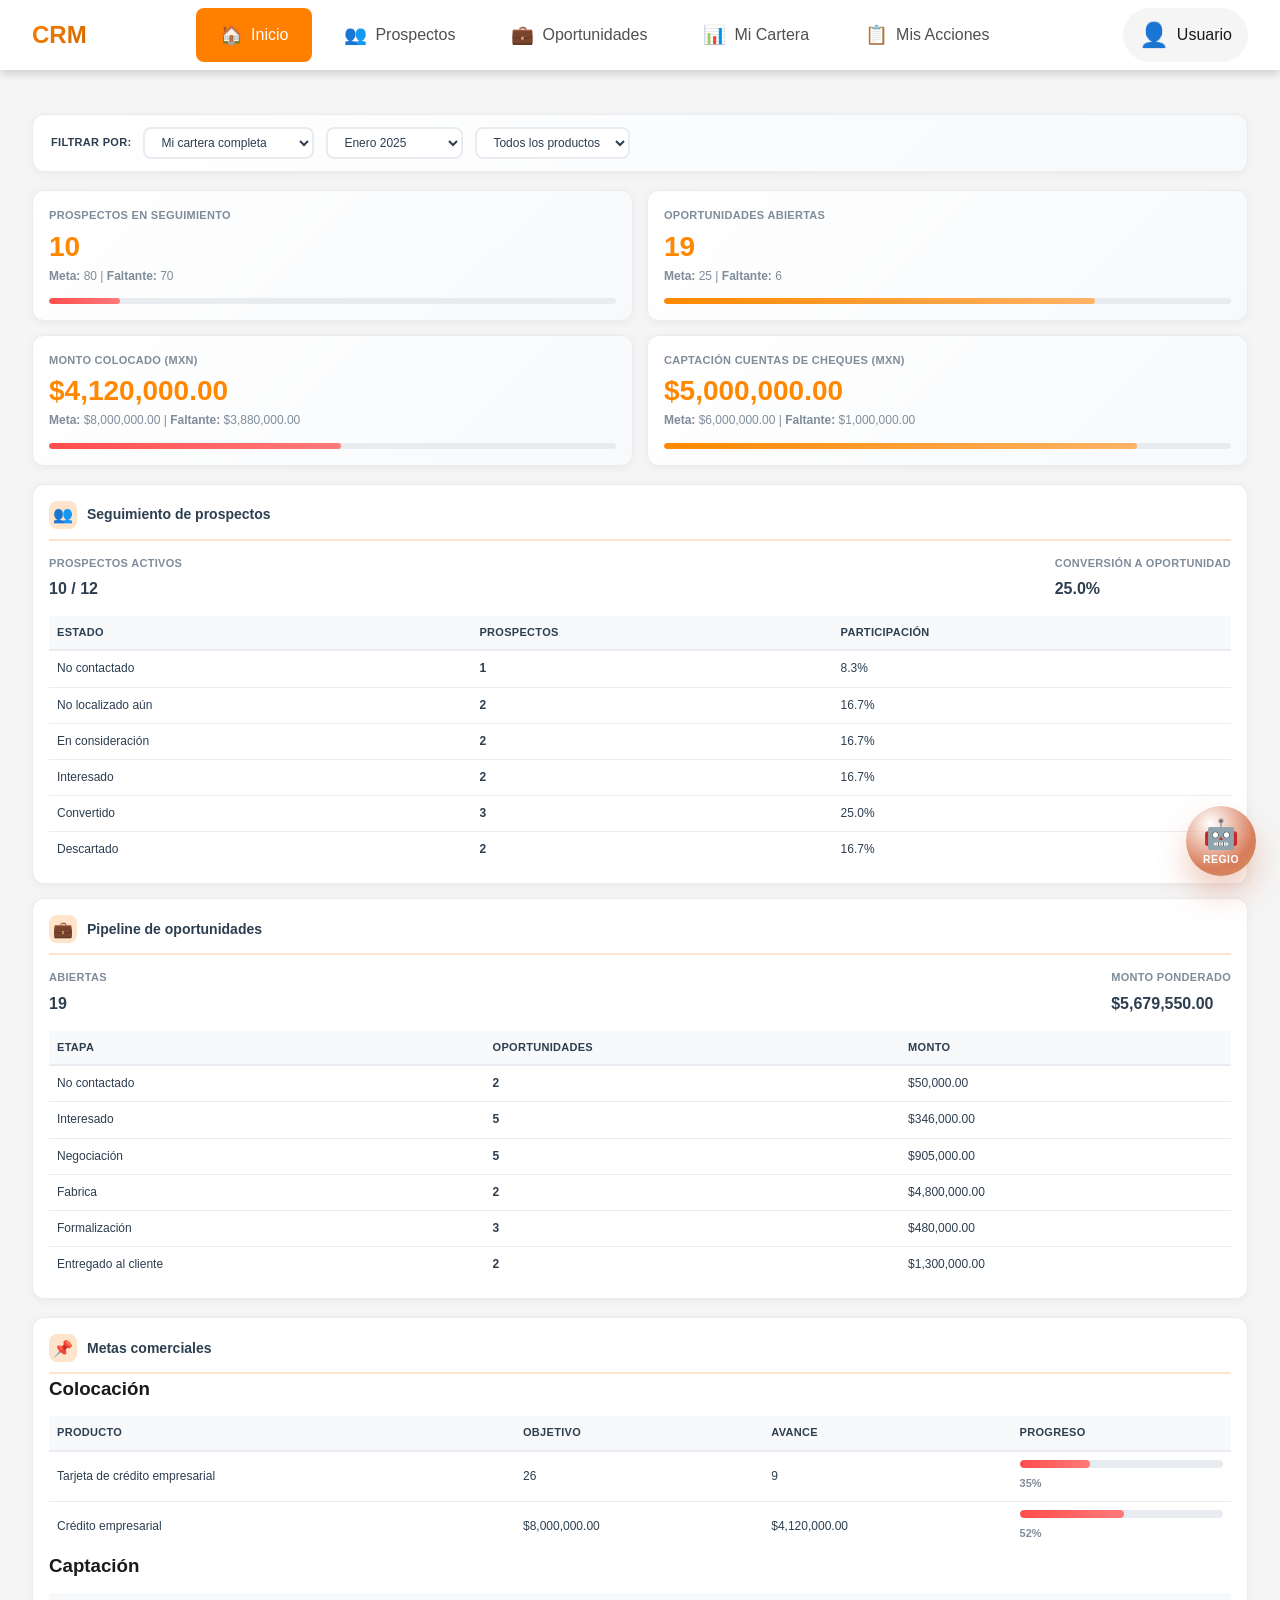
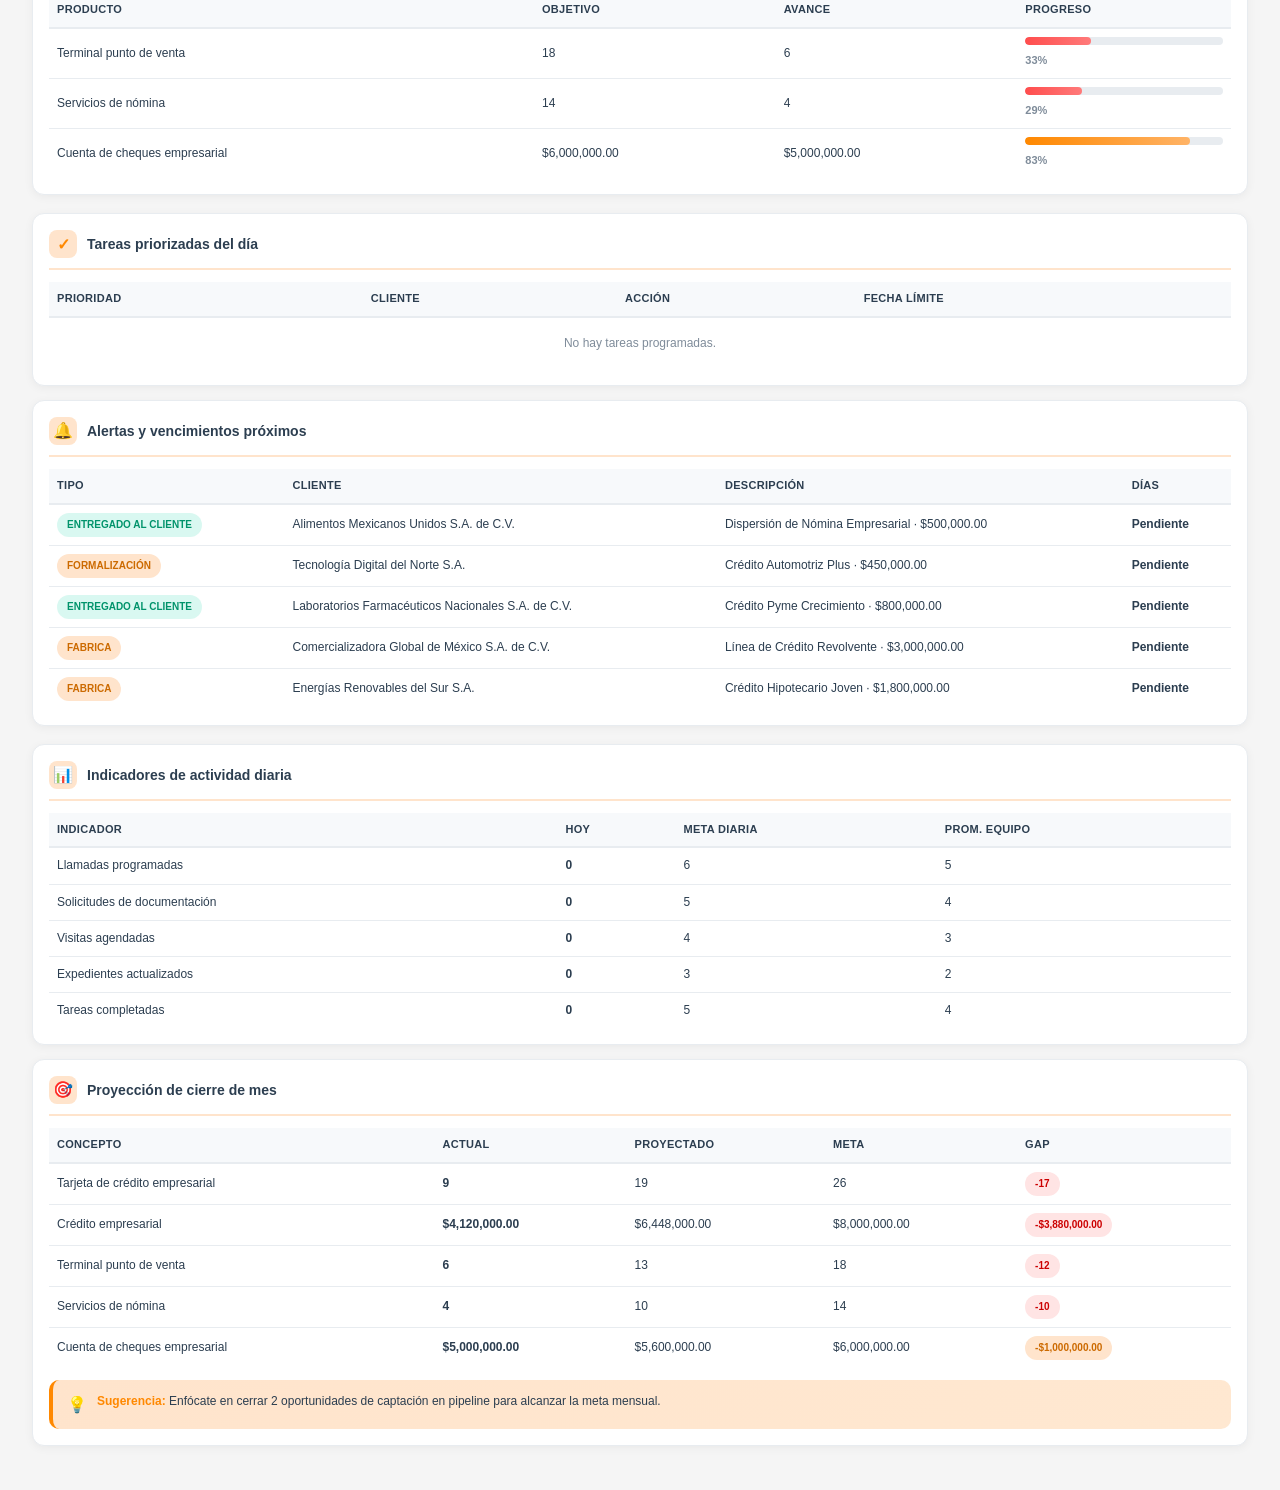
==== commit 728ec1a2: "Remove outdated documentation files and update index layout - Deleted `ARQUITECTURA.md`, `CAMBIOS_MI" ====
--- a/index.html
+++ b/index.html
@@ -82,9 +82,12 @@
 
         <!-- SECCIÓN: PROSPECTOS -->
         <section id="prospectos" class="content-section">
-            <div class="section-header">
-                <h1>Prospectos</h1>
-                <p class="section-subtitle">Gestión de clientes potenciales y conversión</p>
+            <div class="section-header" style="display:flex;justify-content:space-between;align-items:flex-start;gap:24px;flex-wrap:wrap;">
+                <div class="section-header-main">
+                    <h1>Prospectos</h1>
+                    <p class="section-subtitle">Gestión de clientes potenciales y conversión</p>
+                </div>
+                <div class="section-header-side" id="prospectos-recomendaciones"></div>
             </div>
             <div id="prospectos-pipeline" class="prospectos-pipeline"></div>
             <div id="tabla-prospectos"></div>
@@ -92,9 +95,12 @@
 
         <!-- SECCIÓN: OPORTUNIDADES -->
         <section id="oportunidades" class="content-section">
-            <div class="section-header">
-                <h1>Tubería de Ventas</h1>
-                <p class="section-subtitle">Pipeline de oportunidades de negocio</p>
+            <div class="section-header" style="display:flex;justify-content:space-between;align-items:flex-start;gap:24px;flex-wrap:wrap;">
+                <div class="section-header-main">
+                    <h1>Tubería de Ventas</h1>
+                    <p class="section-subtitle">Pipeline de oportunidades de negocio</p>
+                </div>
+                <div class="section-header-side" id="oportunidades-recomendaciones"></div>
             </div>
             
             <!-- Pipeline Visual -->
@@ -160,7 +166,7 @@
                 </button>
                 <button class="sidebar-nav-btn" data-view="juntas" id="navJuntas" role="tab" aria-selected="false">
                     <span class="nav-icon">🤝</span>
-                    <span class="nav-text">Juntas</span>
+                    <span class="nav-text">Agenda</span>
                 </button>
                 <button class="sidebar-nav-btn" data-view="cotizador" id="navCotizador" role="tab" aria-selected="false">
                     <span class="nav-icon">💰</span>
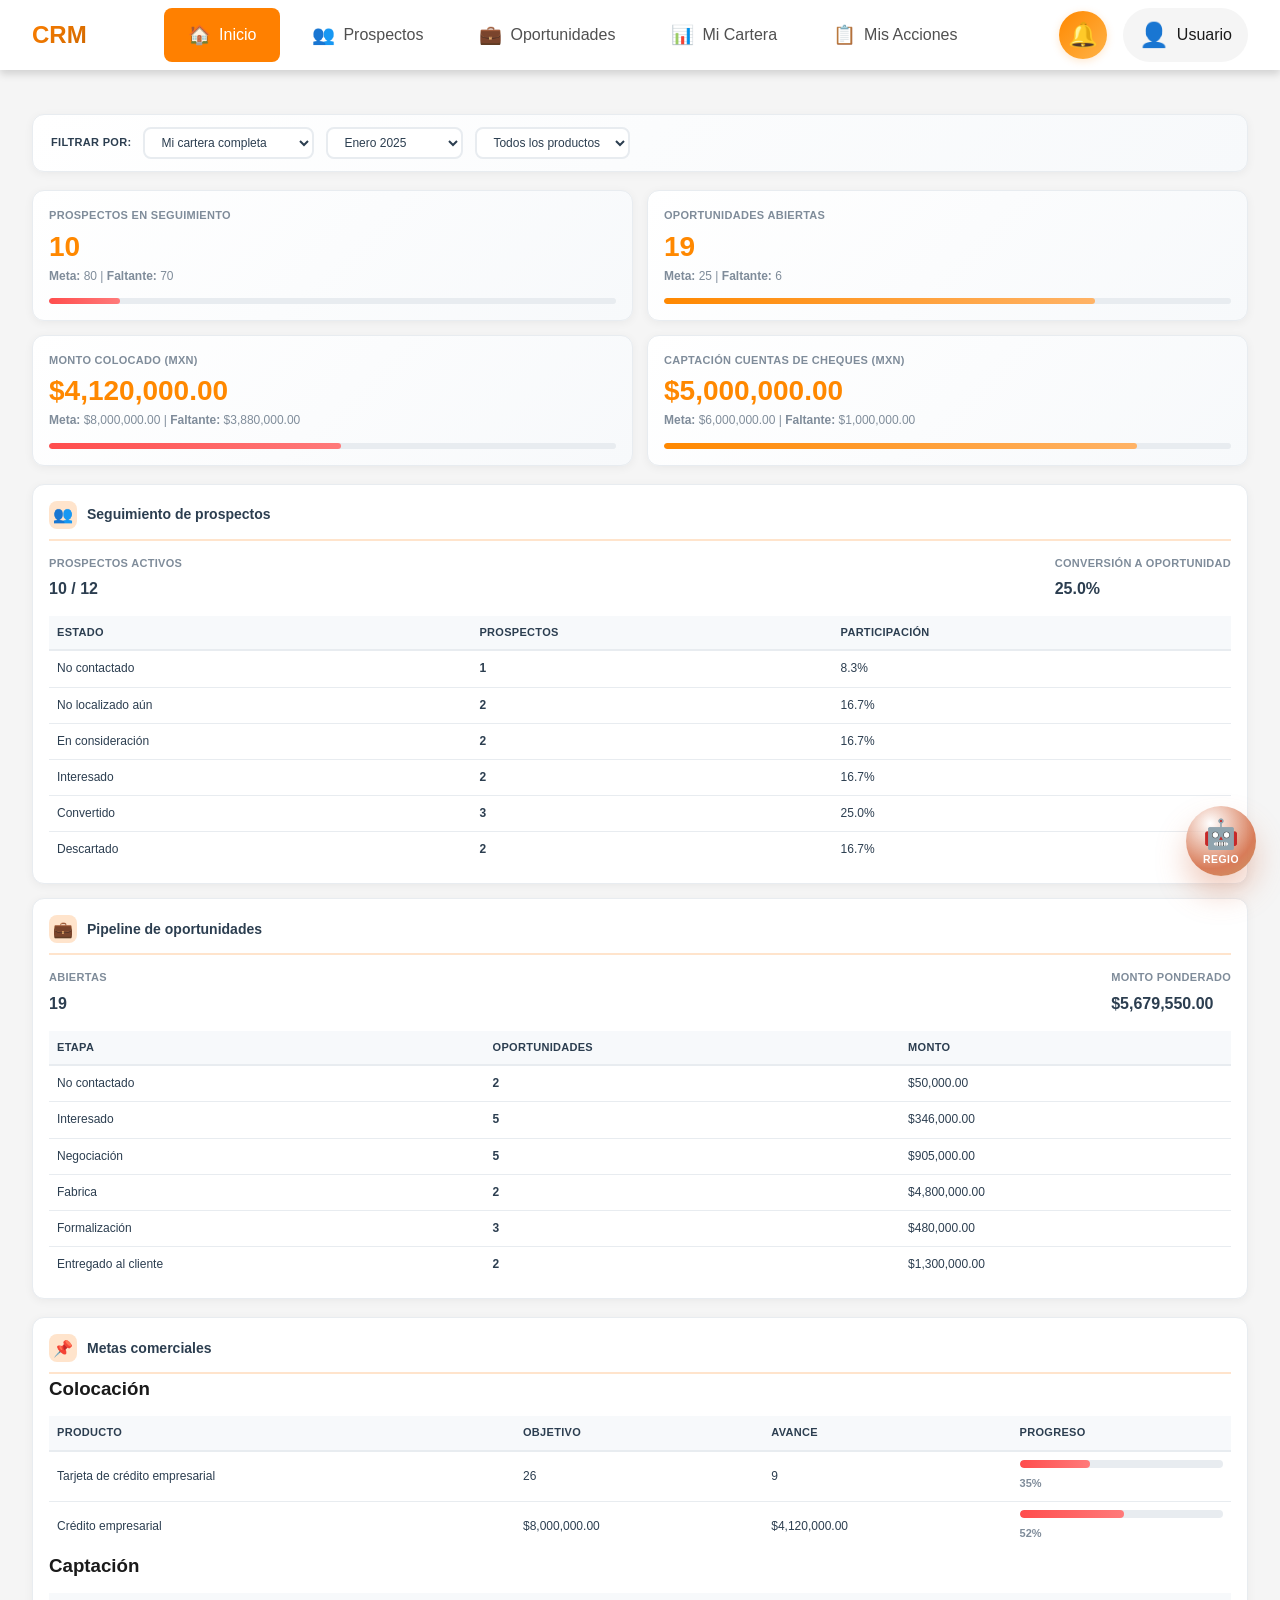
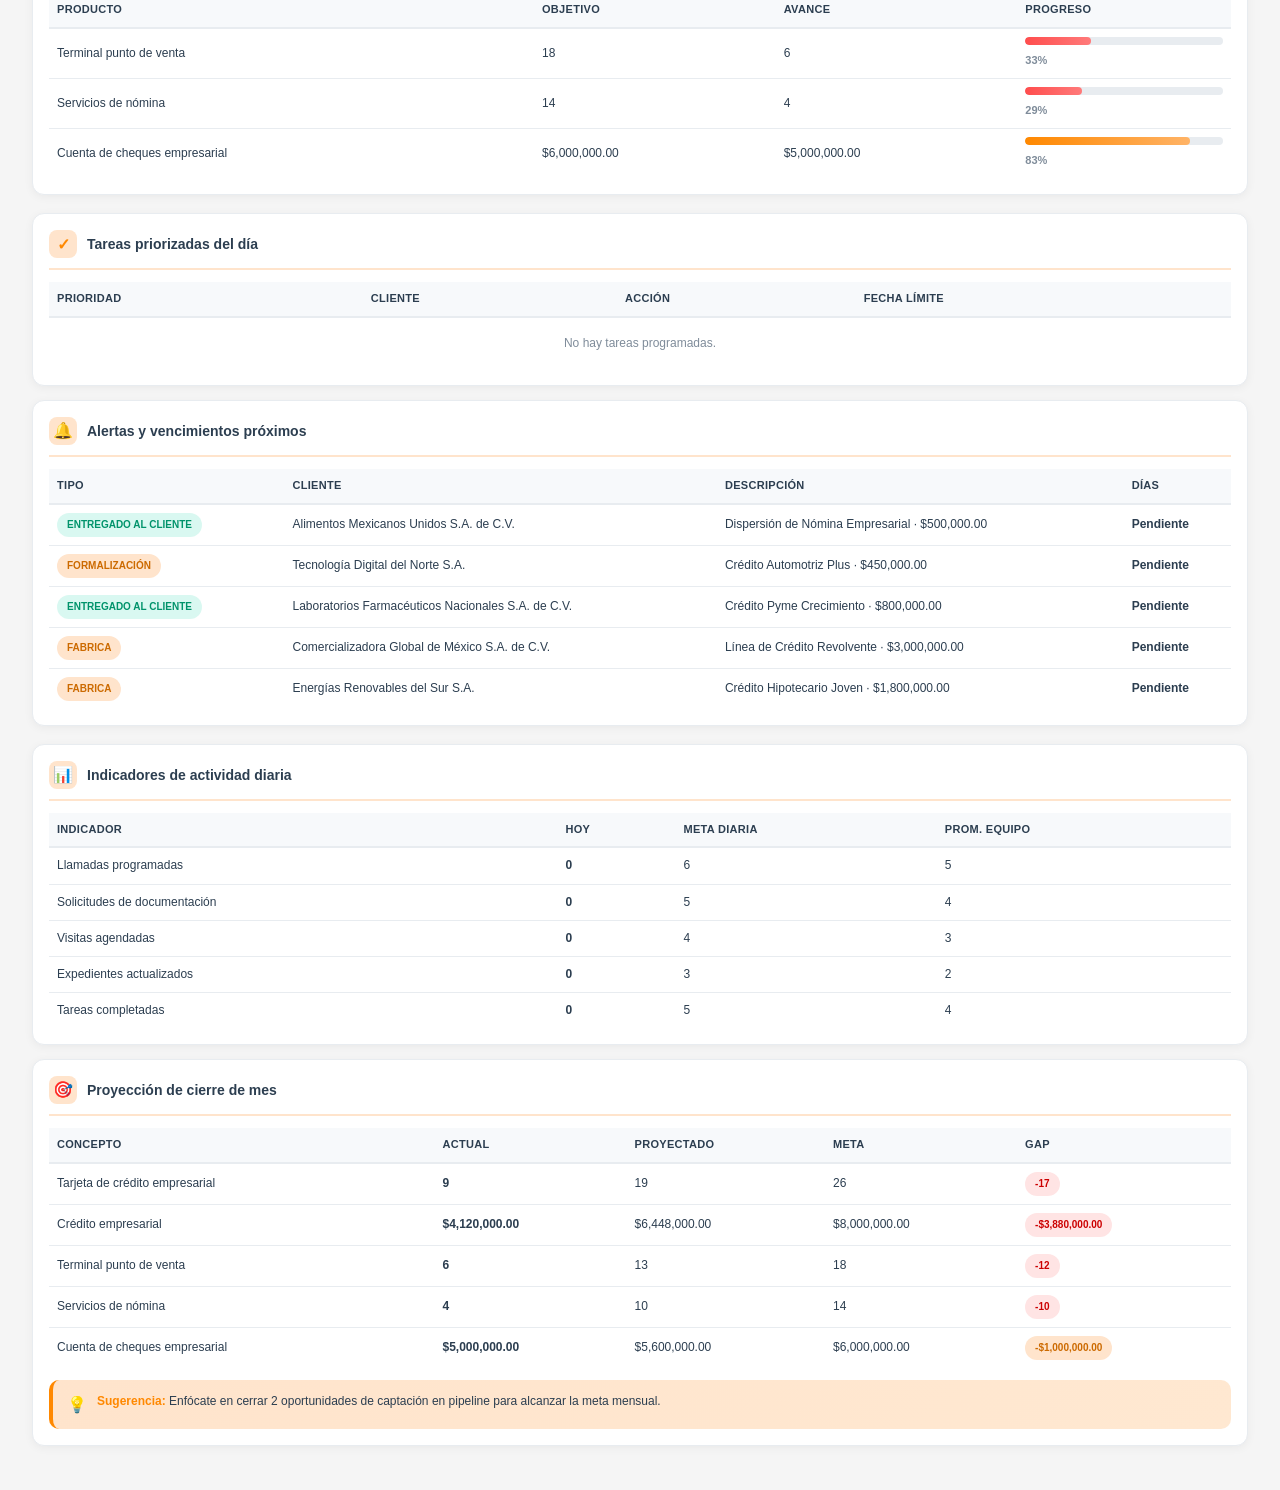
==== commit c8699752: "Add task monitoring system and related components - Introduced a new task monitoring service in `tar" ====
--- a/index.html
+++ b/index.html
@@ -13,6 +13,7 @@
     <!-- Estilos CSS Modulares -->
     <link rel="stylesheet" href="css/main.css">
     <link rel="stylesheet" href="css/components/mis-acciones.css">
+    <link rel="stylesheet" href="css/components/tareas-monitor.css">
     <link rel="stylesheet" href="css/components/inicio-dashboard.css">
     <link rel="stylesheet" href="css/components/assistant-ia.css">
 </head>
@@ -64,6 +65,9 @@
 
             <!-- Perfil de usuario -->
             <div class="user-menu">
+                <!-- Campana de alertas de tareas (se crea dinámicamente aquí) -->
+                <div id="tareas-campana-container"></div>
+                
                 <div class="user-profile">
                     <span class="user-avatar">👤</span>
                     <span class="user-name">Juan Pérez</span>
@@ -271,6 +275,9 @@
     <script src="js/modules/misAcciones.js"></script>
     <script src="js/modules/assistant-ia.js"></script>
     
+    <!-- Servicios -->
+    <script src="js/services/tareasMonitor.js"></script>
+    
     <!-- 6. Aplicación principal (debe ir al final) -->
     <script src="js/app.js"></script>
 
--- a/css/components/mis-acciones.css
+++ b/css/components/mis-acciones.css
@@ -1,3 +1,348 @@
+/* ============================================
+   MIS ACCIONES - ESTILOS MEJORADOS
+   ============================================ */
+
+.tareas-wrapper {
+    display: flex;
+    flex-direction: column;
+    gap: 24px;
+    padding: 0;
+}
+
+.tareas-header {
+    display: flex;
+    flex-direction: column;
+    gap: 20px;
+}
+
+.tareas-header h2 {
+    margin: 0;
+    font-size: 28px;
+    font-weight: 700;
+    color: #1f2a44;
+    letter-spacing: -0.5px;
+}
+
+.tareas-subtitle {
+    margin: 4px 0 0;
+    font-size: 14px;
+    color: #64708A;
+    font-weight: 400;
+}
+
+.tareas-header-metrics {
+    display: grid;
+    grid-template-columns: repeat(3, 1fr);
+    gap: 16px;
+}
+
+.tareas-metric {
+    background: #ffffff;
+    border-radius: 16px;
+    padding: 18px 20px;
+    box-shadow: 0 2px 8px rgba(31, 42, 68, 0.06);
+    border: 1px solid rgba(31, 42, 68, 0.08);
+    transition: all 0.3s ease;
+    cursor: pointer;
+}
+
+.tareas-metric:hover {
+    transform: translateY(-2px);
+    box-shadow: 0 8px 24px rgba(31, 42, 68, 0.12);
+    border-color: #FF8800;
+}
+
+.tareas-metric-label {
+    display: block;
+    font-size: 12px;
+    font-weight: 600;
+    color: #64708A;
+    text-transform: uppercase;
+    letter-spacing: 0.5px;
+    margin-bottom: 8px;
+}
+
+.tareas-metric-value {
+    display: block;
+    font-size: 24px;
+    font-weight: 700;
+    color: #1F2A44;
+    margin-bottom: 4px;
+}
+
+.tareas-metric-progress {
+    display: block;
+    font-size: 13px;
+    font-weight: 500;
+    color: #FF8800;
+}
+
+/* ============================================
+   TABS MEJORADOS
+   ============================================ */
+
+.tareas-tabs {
+    background: #ffffff;
+    border-radius: 20px;
+    box-shadow: 0 4px 24px rgba(31, 42, 68, 0.08);
+    border: 1px solid rgba(31, 42, 68, 0.06);
+    overflow: hidden;
+}
+
+.tareas-tab-buttons {
+    display: flex;
+    gap: 0;
+    background: #F7F9FC;
+    padding: 8px;
+    border-bottom: 1px solid rgba(31, 42, 68, 0.08);
+}
+
+.tareas-tab-btn {
+    flex: 1;
+    padding: 14px 24px;
+    border: none;
+    background: transparent;
+    color: #64708A;
+    font-size: 15px;
+    font-weight: 600;
+    cursor: pointer;
+    border-radius: 12px;
+    transition: all 0.3s ease;
+    position: relative;
+}
+
+.tareas-tab-btn:hover {
+    background: rgba(255, 136, 0, 0.08);
+    color: #FF8800;
+}
+
+.tareas-tab-btn.active {
+    background: #FF8800;
+    color: #ffffff;
+    box-shadow: 0 4px 12px rgba(255, 136, 0, 0.25);
+}
+
+.tareas-tab-content {
+    display: none;
+    padding: 28px;
+    animation: fadeInTab 0.3s ease;
+}
+
+.tareas-tab-content.active {
+    display: block;
+}
+
+@keyframes fadeInTab {
+    from {
+        opacity: 0;
+        transform: translateY(10px);
+    }
+    to {
+        opacity: 1;
+        transform: translateY(0);
+    }
+}
+
+/* ============================================
+   CONTENIDO DE TAREAS
+   ============================================ */
+
+.tareas-grupo-header {
+    display: flex;
+    align-items: center;
+    gap: 12px;
+    margin-bottom: 16px;
+}
+
+.tareas-grupo-header h4 {
+    margin: 0;
+    font-size: 16px;
+    font-weight: 700;
+    color: #1F2A44;
+}
+
+.tareas-grupo-badge {
+    display: inline-flex;
+    align-items: center;
+    padding: 4px 12px;
+    border-radius: 999px;
+    background: rgba(255, 136, 0, 0.12);
+    color: #FF8800;
+    font-size: 12px;
+    font-weight: 600;
+}
+
+.tareas-progress-container {
+    display: flex;
+    align-items: center;
+    gap: 14px;
+    margin-bottom: 24px;
+    padding: 16px 20px;
+    background: #F7F9FC;
+    border-radius: 14px;
+}
+
+.tareas-progress-track {
+    flex: 1;
+    height: 10px;
+    border-radius: 999px;
+    background: #E8EDF5;
+    overflow: hidden;
+    position: relative;
+}
+
+.tareas-progress-bar {
+    height: 100%;
+    border-radius: 999px;
+    background: linear-gradient(90deg, #FF8800 0%, #FFB347 100%);
+    transition: width 0.5s cubic-bezier(0.4, 0, 0.2, 1);
+    box-shadow: 0 2px 8px rgba(255, 136, 0, 0.3);
+}
+
+.tareas-progress-text {
+    font-size: 13px;
+    font-weight: 600;
+    color: #1F2A44;
+    min-width: 110px;
+    text-align: right;
+}
+
+/* ============================================
+   LISTA DE TAREAS
+   ============================================ */
+
+.tareas-lista {
+    display: flex;
+    flex-direction: column;
+    gap: 12px;
+    list-style: none;
+    padding: 0;
+    margin: 0;
+}
+
+.tareas-lista-dia {
+    margin-bottom: 28px;
+}
+
+.tareas-lista-dia:last-child {
+    margin-bottom: 0;
+}
+
+.tareas-dia-header {
+    display: flex;
+    align-items: center;
+    gap: 10px;
+    margin-bottom: 14px;
+    padding-bottom: 10px;
+    border-bottom: 2px solid #F0F3F8;
+}
+
+.tareas-dia-header h5 {
+    margin: 0;
+    font-size: 14px;
+    font-weight: 700;
+    color: #1F2A44;
+    text-transform: uppercase;
+    letter-spacing: 0.5px;
+}
+
+.tareas-dia-header .tareas-grupo-badge {
+    font-size: 11px;
+    padding: 3px 10px;
+}
+
+/* ============================================
+   ITEM DE TAREA
+   ============================================ */
+
+.tarea-item {
+    background: #F7F9FC;
+    border-radius: 14px;
+    padding: 16px 18px;
+    display: flex;
+    align-items: flex-start;
+    gap: 14px;
+    border: 2px solid transparent;
+    transition: all 0.3s ease;
+}
+
+.tarea-item:hover {
+    background: #ffffff;
+    border-color: rgba(255, 136, 0, 0.2);
+    box-shadow: 0 4px 16px rgba(31, 42, 68, 0.08);
+    transform: translateY(-1px);
+}
+
+.tarea-checkbox {
+    width: 20px;
+    height: 20px;
+    margin-top: 2px;
+    cursor: pointer;
+    accent-color: #FF8800;
+    flex-shrink: 0;
+}
+
+.tarea-item-body {
+    display: flex;
+    flex-direction: column;
+    gap: 8px;
+    flex: 1;
+}
+
+.tarea-item-header {
+    display: flex;
+    align-items: center;
+    gap: 10px;
+    flex-wrap: wrap;
+}
+
+.tarea-item-title {
+    font-weight: 600;
+    font-size: 14px;
+    color: #1F2A44;
+    transition: all 0.3s ease;
+    flex: 1;
+}
+
+.tarea-tipo-chip {
+    display: inline-flex;
+    align-items: center;
+    gap: 4px;
+    padding: 4px 10px;
+    border-radius: 8px;
+    font-size: 11px;
+    font-weight: 600;
+    white-space: nowrap;
+}
+
+.tarea-item-desc {
+    font-size: 13px;
+    color: #64708A;
+    line-height: 1.5;
+    transition: all 0.3s ease;
+}
+
+/* ============================================
+   ESTADOS HOVER Y COMPLETADO
+   ============================================ */
+
+.tarea-item.completada {
+    opacity: 0.6;
+}
+
+.tarea-item.completada .tarea-item-title {
+    text-decoration: line-through;
+    color: #92A0C0;
+}
+
+.tarea-item.completada .tarea-item-desc {
+    color: #B0BED5;
+}
+
+/* ============================================
+   AGENDA (mantener estilos existentes)
+   ============================================ */
+
 .acciones-wrapper {
     display: flex;
     flex-direction: column;
@@ -238,7 +583,24 @@
     margin-bottom: 12px;
 }
 
+/* ============================================
+   RESPONSIVE
+   ============================================ */
+
 @media (max-width: 992px) {
+    .tareas-header-metrics {
+        grid-template-columns: 1fr;
+    }
+
+    .tareas-tab-btn {
+        padding: 12px 16px;
+        font-size: 14px;
+    }
+
+    .tareas-tab-content {
+        padding: 20px;
+    }
+
     .acciones-header {
         flex-direction: column;
         align-items: flex-start;
@@ -253,3 +615,17 @@
         flex: 1 1 140px;
     }
 }
+
+@media (max-width: 768px) {
+    .tareas-header h2 {
+        font-size: 24px;
+    }
+
+    .tareas-metric-value {
+        font-size: 20px;
+    }
+
+    .tarea-item {
+        padding: 14px;
+    }
+}
--- a/css/components/tareas-monitor.css
+++ b/css/components/tareas-monitor.css
@@ -0,0 +1,484 @@
+/* ============================================
+   CAMPANA DE ALERTAS
+   ============================================ */
+
+#tareas-campana-container {
+    display: flex;
+    align-items: center;
+}
+
+.tareas-campana {
+    display: flex;
+    align-items: center;
+    margin-right: 16px;
+}
+
+.campana-btn {
+    position: relative;
+    width: 48px;
+    height: 48px;
+    border-radius: 50%;
+    background: linear-gradient(135deg, #FF8800 0%, #FFB347 100%);
+    border: none;
+    box-shadow: 0 2px 8px rgba(255, 136, 0, 0.2);
+    cursor: pointer;
+    transition: all 0.3s ease;
+    display: flex;
+    align-items: center;
+    justify-content: center;
+}
+
+.campana-btn:hover {
+    transform: scale(1.1);
+    box-shadow: 0 6px 24px rgba(255, 136, 0, 0.4);
+}
+
+.campana-icono {
+    font-size: 24px;
+    animation: none;
+}
+
+.tareas-campana.tiene-alertas .campana-icono {
+    animation: campana-ring 1s ease infinite;
+}
+
+@keyframes campana-ring {
+    0%, 100% { transform: rotate(0deg); }
+    10%, 30% { transform: rotate(-15deg); }
+    20%, 40% { transform: rotate(15deg); }
+    50% { transform: rotate(0deg); }
+}
+
+.campana-badge {
+    position: absolute;
+    top: -4px;
+    right: -4px;
+    background: #FF0000;
+    color: #ffffff;
+    font-size: 12px;
+    font-weight: 700;
+    width: 22px;
+    height: 22px;
+    border-radius: 50%;
+    display: flex;
+    align-items: center;
+    justify-content: center;
+    border: 2px solid #ffffff;
+    box-shadow: 0 2px 8px rgba(255, 0, 0, 0.4);
+}
+
+/* ============================================
+   NOTIFICACIÓN EMERGENTE
+   ============================================ */
+
+.tarea-notificacion-emergente {
+    position: fixed;
+    top: 90px;
+    right: 20px;
+    width: 380px;
+    background: #ffffff;
+    border-radius: 16px;
+    box-shadow: 0 12px 48px rgba(31, 42, 68, 0.2);
+    border: 2px solid #FF8800;
+    z-index: 9998;
+    opacity: 0;
+    transform: translateX(420px);
+    transition: all 0.4s cubic-bezier(0.4, 0, 0.2, 1);
+}
+
+.tarea-notificacion-emergente.show {
+    opacity: 1;
+    transform: translateX(0);
+}
+
+.notif-header {
+    display: flex;
+    align-items: center;
+    gap: 12px;
+    padding: 16px 20px;
+    border-bottom: 1px solid rgba(31, 42, 68, 0.1);
+}
+
+.notif-icono {
+    font-size: 24px;
+}
+
+.notif-titulo {
+    flex: 1;
+    font-size: 16px;
+    font-weight: 700;
+    color: #1F2A44;
+}
+
+.notif-close {
+    background: none;
+    border: none;
+    font-size: 20px;
+    color: #64708A;
+    cursor: pointer;
+    padding: 4px;
+    line-height: 1;
+    transition: color 0.2s ease;
+}
+
+.notif-close:hover {
+    color: #FF8800;
+}
+
+.notif-body {
+    padding: 20px;
+}
+
+.notif-tarea-titulo {
+    font-size: 15px;
+    font-weight: 600;
+    color: #1F2A44;
+    margin: 0 0 8px;
+}
+
+.notif-tarea-hora {
+    font-size: 13px;
+    color: #64708A;
+    margin: 0;
+}
+
+.notif-footer {
+    padding: 0 20px 20px;
+    display: flex;
+    gap: 10px;
+}
+
+.notif-btn {
+    flex: 1;
+    padding: 12px 20px;
+    border: none;
+    border-radius: 10px;
+    font-size: 14px;
+    font-weight: 600;
+    cursor: pointer;
+    transition: all 0.3s ease;
+}
+
+.notif-btn-primary {
+    background: linear-gradient(135deg, #FF8800 0%, #FFB347 100%);
+    color: #ffffff;
+    box-shadow: 0 4px 12px rgba(255, 136, 0, 0.3);
+}
+
+.notif-btn-primary:hover {
+    transform: translateY(-2px);
+    box-shadow: 0 6px 18px rgba(255, 136, 0, 0.4);
+}
+
+/* ============================================
+   MODAL DE CHAT
+   ============================================ */
+
+.tarea-chat-modal {
+    position: fixed;
+    top: 0;
+    left: 0;
+    width: 100%;
+    height: 100%;
+    z-index: 10000;
+    opacity: 0;
+    visibility: hidden;
+    transition: all 0.3s ease;
+}
+
+.tarea-chat-modal.show {
+    opacity: 1;
+    visibility: visible;
+}
+
+.tarea-chat-overlay {
+    position: absolute;
+    top: 0;
+    left: 0;
+    width: 100%;
+    height: 100%;
+    background: rgba(31, 42, 68, 0.6);
+    backdrop-filter: blur(4px);
+}
+
+.tarea-chat-box {
+    position: absolute;
+    top: 50%;
+    left: 50%;
+    transform: translate(-50%, -50%);
+    width: 90%;
+    max-width: 600px;
+    background: #ffffff;
+    border-radius: 20px;
+    box-shadow: 0 24px 64px rgba(31, 42, 68, 0.3);
+    display: flex;
+    flex-direction: column;
+    max-height: 80vh;
+}
+
+.tarea-chat-header {
+    display: flex;
+    align-items: center;
+    justify-content: space-between;
+    padding: 20px 24px;
+    border-bottom: 2px solid #F0F3F8;
+}
+
+.tarea-chat-header h3 {
+    margin: 0;
+    font-size: 18px;
+    font-weight: 700;
+    color: #1F2A44;
+}
+
+.tarea-chat-subtitle {
+    margin: 4px 0 0;
+    font-size: 13px;
+    color: #64708A;
+}
+
+.tarea-chat-close {
+    background: none;
+    border: none;
+    font-size: 24px;
+    color: #64708A;
+    cursor: pointer;
+    padding: 4px;
+    line-height: 1;
+    transition: color 0.2s ease;
+}
+
+.tarea-chat-close:hover {
+    color: #FF8800;
+}
+
+.tarea-chat-messages {
+    flex: 1;
+    padding: 24px;
+    overflow-y: auto;
+    display: flex;
+    flex-direction: column;
+    gap: 16px;
+    max-height: 400px;
+}
+
+.tarea-chat-message {
+    display: flex;
+    gap: 12px;
+    align-items: flex-start;
+}
+
+.tarea-chat-message.user {
+    flex-direction: row-reverse;
+}
+
+.chat-message-avatar {
+    width: 40px;
+    height: 40px;
+    border-radius: 50%;
+    background: linear-gradient(135deg, #FF8800 0%, #FFB347 100%);
+    display: flex;
+    align-items: center;
+    justify-content: center;
+    font-size: 20px;
+    flex-shrink: 0;
+}
+
+.tarea-chat-message.user .chat-message-avatar {
+    background: linear-gradient(135deg, #2272FF 0%, #1857C9 100%);
+}
+
+.chat-message-content {
+    background: #F7F9FC;
+    border-radius: 16px;
+    padding: 14px 18px;
+    max-width: 70%;
+}
+
+.tarea-chat-message.user .chat-message-content {
+    background: linear-gradient(135deg, #2272FF 0%, #1857C9 100%);
+    color: #ffffff;
+}
+
+.chat-message-content p {
+    margin: 0;
+    font-size: 14px;
+    line-height: 1.5;
+    color: #1F2A44;
+}
+
+.tarea-chat-message.user .chat-message-content p {
+    color: #ffffff;
+}
+
+.chat-tarea-card {
+    background: #ffffff;
+    border-radius: 12px;
+    padding: 12px 14px;
+    margin: 10px 0;
+    border-left: 4px solid #FF8800;
+}
+
+.chat-tarea-card strong {
+    display: block;
+    font-size: 14px;
+    color: #1F2A44;
+    margin-bottom: 6px;
+}
+
+.chat-tarea-card p {
+    margin: 0;
+    font-size: 12px;
+    color: #64708A;
+}
+
+.typing-indicator .chat-message-content {
+    padding: 18px 24px;
+}
+
+.typing-dots {
+    display: flex;
+    gap: 6px;
+    align-items: center;
+}
+
+.typing-dots span {
+    width: 8px;
+    height: 8px;
+    border-radius: 50%;
+    background: #64708A;
+    animation: typing-bounce 1.4s infinite ease-in-out;
+}
+
+.typing-dots span:nth-child(1) {
+    animation-delay: 0s;
+}
+
+.typing-dots span:nth-child(2) {
+    animation-delay: 0.2s;
+}
+
+.typing-dots span:nth-child(3) {
+    animation-delay: 0.4s;
+}
+
+@keyframes typing-bounce {
+    0%, 60%, 100% {
+        transform: translateY(0);
+    }
+    30% {
+        transform: translateY(-10px);
+    }
+}
+
+.tarea-chat-input-container {
+    padding: 20px 24px 16px;
+    border-top: 1px solid #F0F3F8;
+    display: flex;
+    gap: 12px;
+    align-items: flex-end;
+}
+
+.tarea-chat-input {
+    flex: 1;
+    padding: 12px 16px;
+    border: 2px solid #E8EDF5;
+    border-radius: 12px;
+    font-size: 14px;
+    font-family: inherit;
+    resize: none;
+    transition: all 0.3s ease;
+}
+
+.tarea-chat-input:focus {
+    outline: none;
+    border-color: #FF8800;
+    box-shadow: 0 0 0 3px rgba(255, 136, 0, 0.1);
+}
+
+.tarea-chat-send-btn {
+    width: 48px;
+    height: 48px;
+    border-radius: 12px;
+    background: linear-gradient(135deg, #FF8800 0%, #FFB347 100%);
+    border: none;
+    color: #ffffff;
+    font-size: 20px;
+    cursor: pointer;
+    display: flex;
+    align-items: center;
+    justify-content: center;
+    transition: all 0.3s ease;
+    flex-shrink: 0;
+}
+
+.tarea-chat-send-btn:hover {
+    transform: translateY(-2px);
+    box-shadow: 0 6px 18px rgba(255, 136, 0, 0.4);
+}
+
+.tarea-chat-quick-actions {
+    padding: 0 24px 20px;
+    display: flex;
+    gap: 12px;
+}
+
+.quick-action-btn {
+    flex: 1;
+    padding: 12px 16px;
+    border: 2px solid #E8EDF5;
+    border-radius: 12px;
+    background: #ffffff;
+    font-size: 13px;
+    font-weight: 600;
+    color: #1F2A44;
+    cursor: pointer;
+    transition: all 0.3s ease;
+}
+
+.quick-action-btn:hover {
+    border-color: #FF8800;
+    background: rgba(255, 136, 0, 0.05);
+    transform: translateY(-2px);
+}
+
+.quick-action-btn.btn-completada {
+    border-color: #4CAF50;
+    color: #4CAF50;
+}
+
+.quick-action-btn.btn-completada:hover {
+    background: rgba(76, 175, 80, 0.1);
+    border-color: #4CAF50;
+}
+
+.quick-action-btn.btn-no-contacto {
+    border-color: #F44336;
+    color: #F44336;
+}
+
+.quick-action-btn.btn-no-contacto:hover {
+    background: rgba(244, 67, 54, 0.1);
+    border-color: #F44336;
+}
+
+/* ============================================
+   RESPONSIVE
+   ============================================ */
+
+@media (max-width: 768px) {
+    .tarea-notificacion-emergente {
+        width: calc(100% - 40px);
+        right: 20px;
+    }
+
+    .tarea-chat-box {
+        width: 95%;
+        max-height: 90vh;
+    }
+
+    .tarea-chat-quick-actions {
+        flex-direction: column;
+    }
+}
+
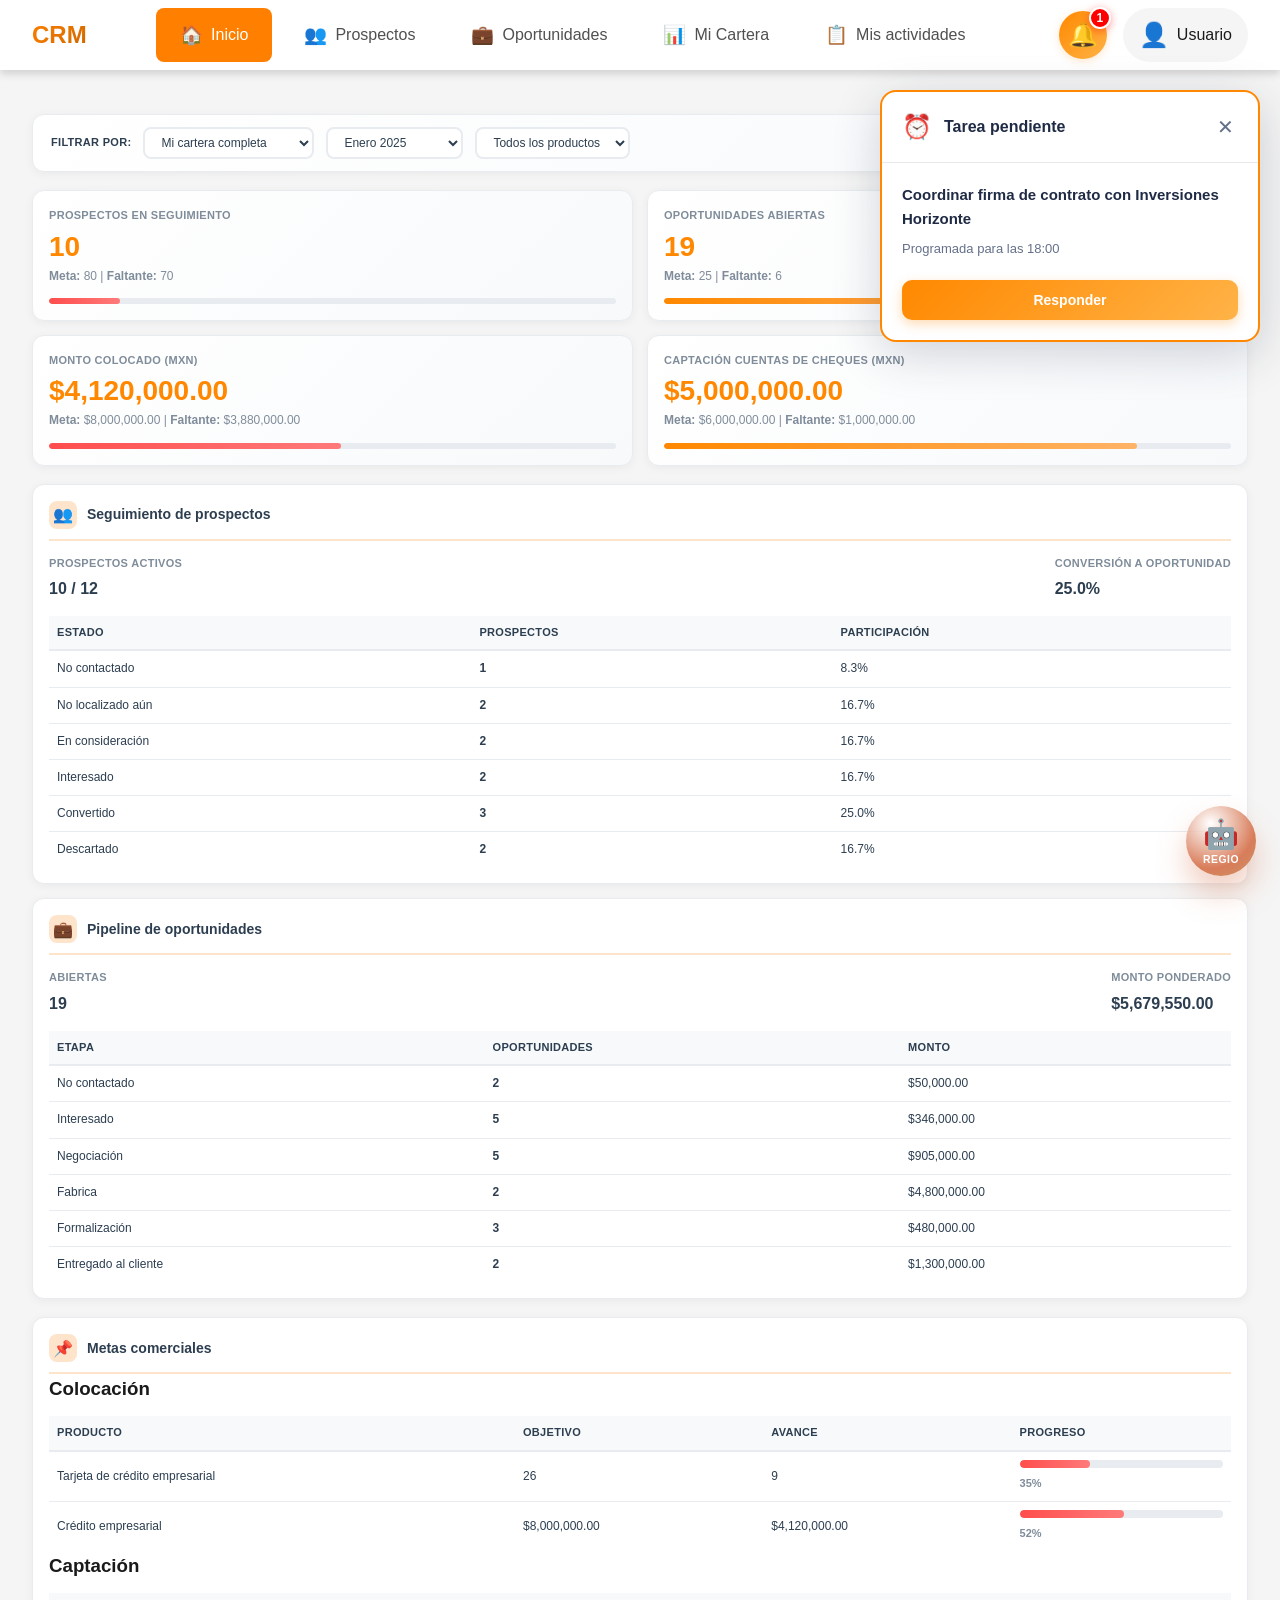
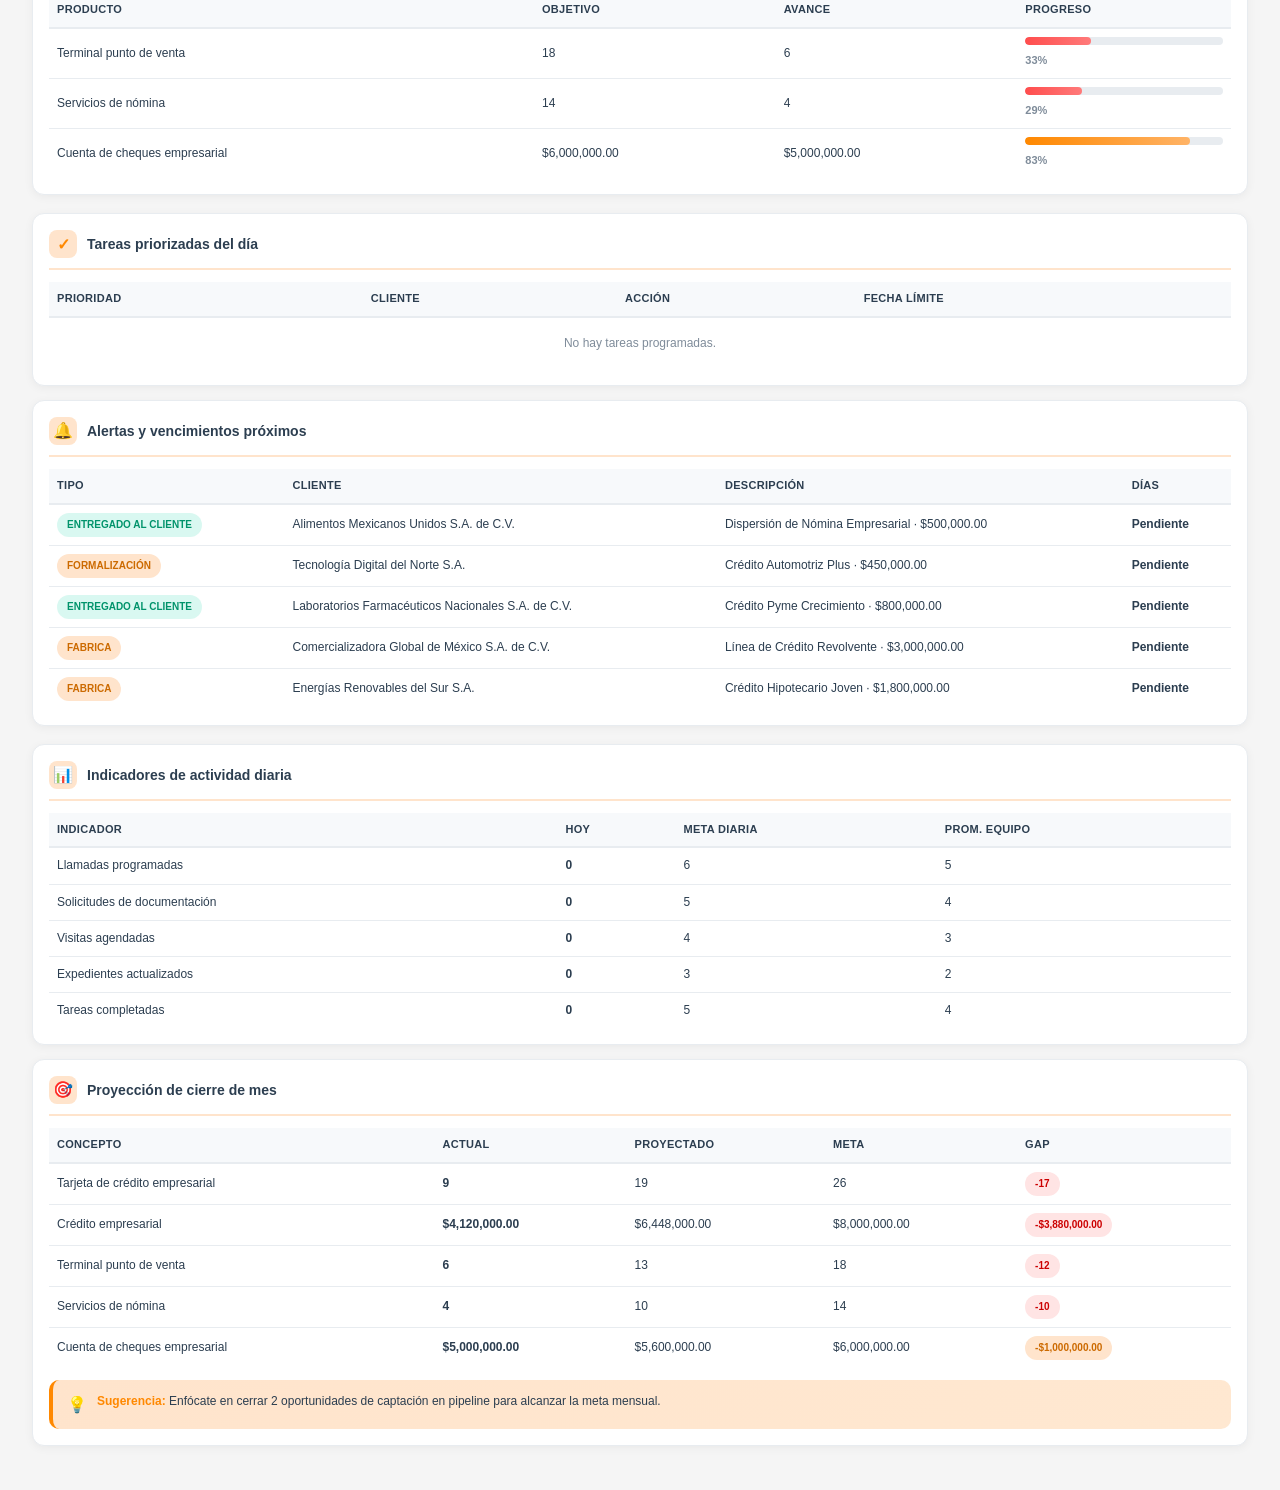
==== commit 1560b70c: "Update terminology from "Mis Acciones" to "Mis Actividades" across multiple files - Changed referenc" ====
--- a/index.html
+++ b/index.html
@@ -58,7 +58,7 @@
                 <li class="nav-item">
                     <a href="#" class="nav-link" data-section="mis-acciones">
                         <span class="nav-icon">📋</span>
-                        <span>Mis Acciones</span>
+                        <span>Mis actividades</span>
                     </a>
                 </li>
             </ul>
@@ -128,10 +128,10 @@
             <div id="tabla-clientes"></div>
         </section>
 
-        <!-- SECCIÓN: MIS ACCIONES -->
+        <!-- SECCIÓN: MIS ACTIVIDADES -->
         <section id="mis-acciones" class="content-section">
             <div class="section-header">
-                <h1>Mis Acciones</h1>
+                <h1>Mis actividades</h1>
                 <p class="section-subtitle">Tareas y actividades pendientes</p>
             </div>
             <div class="construction-message">
@@ -166,7 +166,7 @@
                 </button>
                 <button class="sidebar-nav-btn" data-view="acciones" id="navAcciones" role="tab" aria-selected="false">
                     <span class="nav-icon">✅</span>
-                    <span class="nav-text">Acciones</span>
+                    <span class="nav-text">Mis actividades</span>
                 </button>
                 <button class="sidebar-nav-btn" data-view="juntas" id="navJuntas" role="tab" aria-selected="false">
                     <span class="nav-icon">🤝</span>
--- a/css/components/mis-acciones.css
+++ b/css/components/mis-acciones.css
@@ -1,5 +1,5 @@
 /* ============================================
-   MIS ACCIONES - ESTILOS MEJORADOS
+   MIS ACTIVIDADES - ESTILOS MEJORADOS
    ============================================ */
 
 .tareas-wrapper {
--- a/css/components/tareas-monitor.css
+++ b/css/components/tareas-monitor.css
@@ -463,6 +463,61 @@
 }
 
 /* ============================================
+   SELECTOR DE REAGENDAR
+   ============================================ */
+
+.reagendar-selector {
+    padding: 16px;
+    background: #ffffff;
+    border-radius: 12px;
+    border: 2px solid #E8EDF5;
+    margin-top: 12px;
+}
+
+.reagendar-fecha,
+.reagendar-hora {
+    margin-bottom: 16px;
+}
+
+.reagendar-fecha label,
+.reagendar-hora label {
+    display: block;
+    font-size: 13px;
+    font-weight: 600;
+    color: #1F2A44;
+    margin-bottom: 8px;
+}
+
+.reagendar-input {
+    width: 100%;
+    padding: 12px 16px;
+    border: 2px solid #E8EDF5;
+    border-radius: 10px;
+    font-size: 14px;
+    font-family: inherit;
+    color: #1F2A44;
+    transition: all 0.3s ease;
+    box-sizing: border-box;
+}
+
+.reagendar-input:focus {
+    outline: none;
+    border-color: #FF8800;
+    box-shadow: 0 0 0 3px rgba(255, 136, 0, 0.1);
+}
+
+.reagendar-actions {
+    display: flex;
+    gap: 12px;
+    margin-top: 16px;
+}
+
+.reagendar-actions .quick-action-btn {
+    flex: 1;
+    margin: 0;
+}
+
+/* ============================================
    RESPONSIVE
    ============================================ */
 
--- a/css/components/assistant-ia.css
+++ b/css/components/assistant-ia.css
@@ -366,6 +366,15 @@
     margin-bottom: 0;
 }
 
+.recordatorio-card.completada {
+    opacity: 0.6;
+}
+
+.recordatorio-card.completada .recordatorio-title span:last-child {
+    text-decoration: line-through;
+    color: var(--gray-500);
+}
+
 .recordatorio-title,
 .agenda-title {
     display: flex;
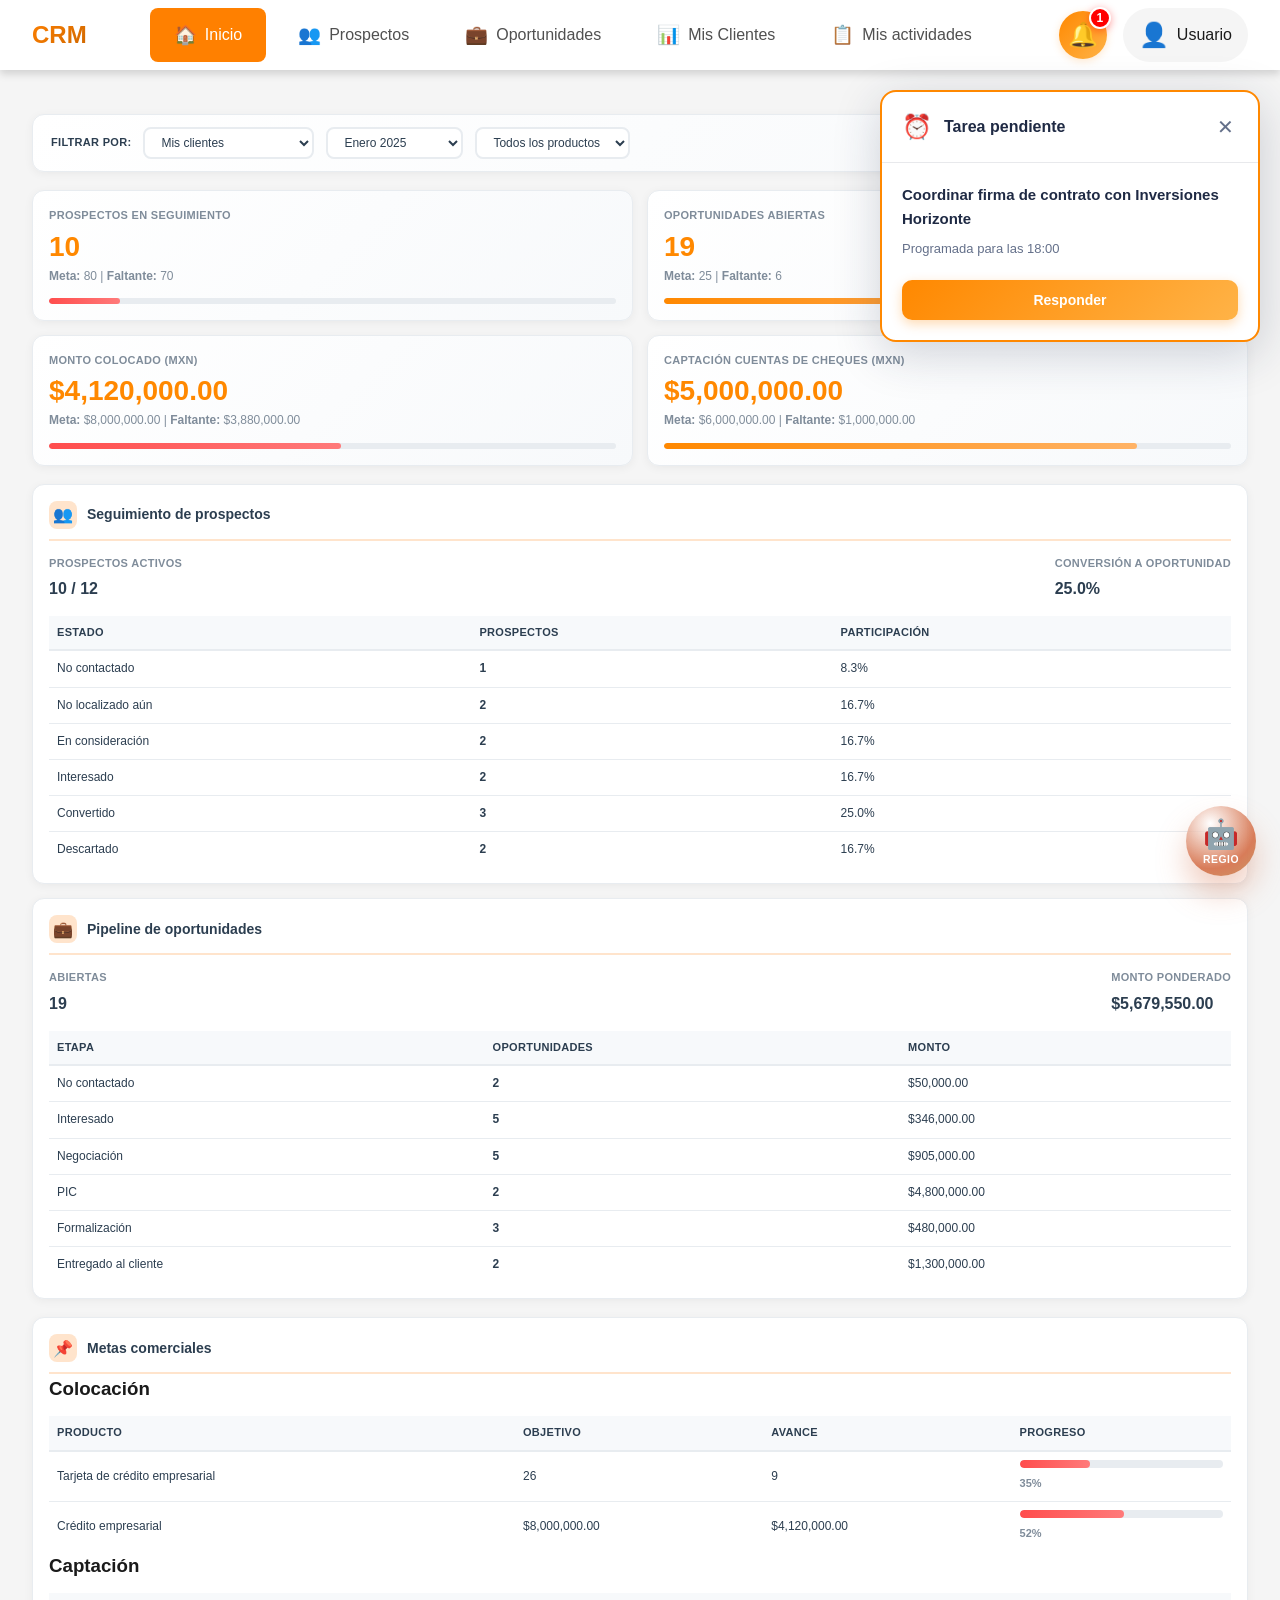
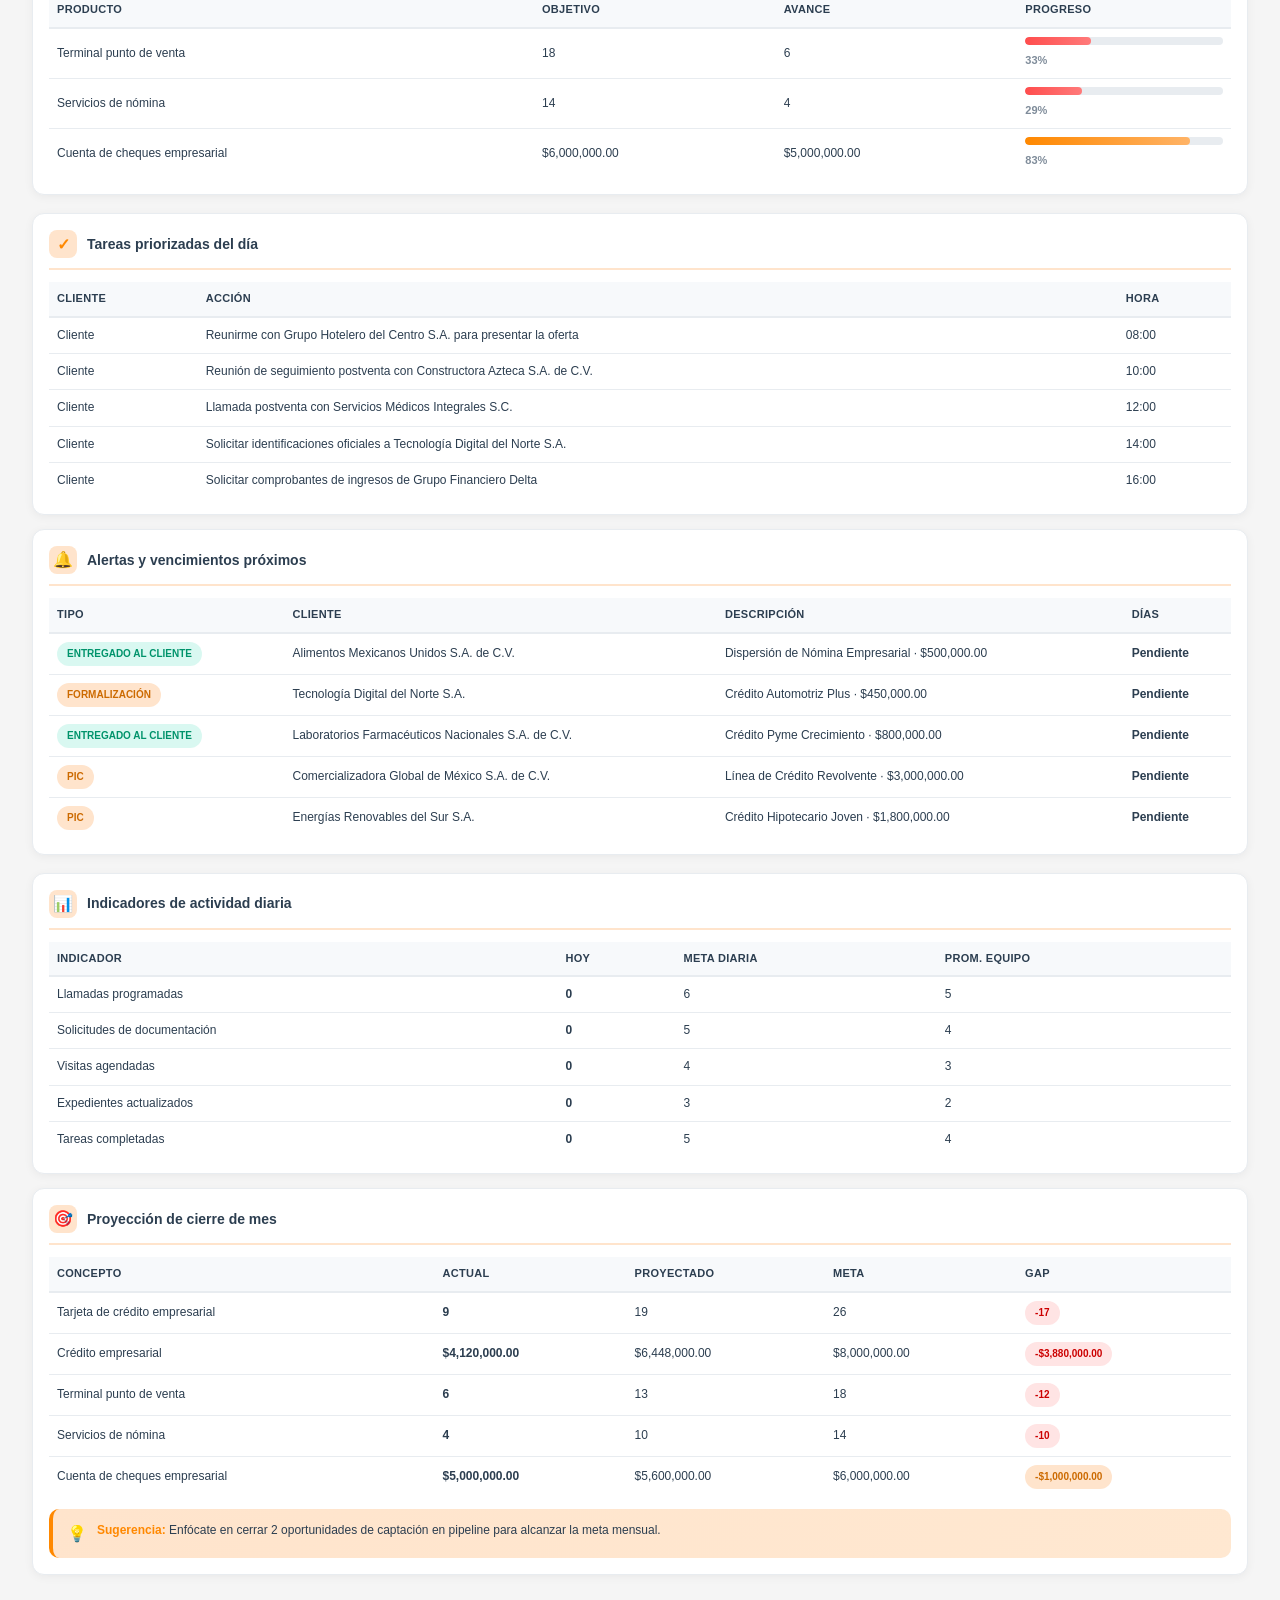
==== commit 41b4d491: "Refactor "Mi Cartera" to "Mis Clientes" and enhance client visibility features - Updated terminology" ====
--- a/index.html
+++ b/index.html
@@ -52,7 +52,7 @@
                 <li class="nav-item">
                     <a href="#" class="nav-link" data-section="mi-cartera">
                         <span class="nav-icon">📊</span>
-                        <span>Mi Cartera</span>
+                        <span>Mis Clientes</span>
                     </a>
                 </li>
                 <li class="nav-item">
@@ -117,7 +117,7 @@
         <!-- SECCIÓN: MI CARTERA -->
         <section id="mi-cartera" class="content-section">
             <div class="section-header">
-                <h1>Mi Cartera</h1>
+                <h1>Mis Clientes</h1>
                 <p class="section-subtitle">Análisis de tu cartera de clientes</p>
             </div>
             
@@ -189,6 +189,7 @@
                             <li>📊 Análisis de oportunidades</li>
                             <li>💡 Información de productos</li>
                             <li>📈 Estrategias de seguimiento y venta cruzada</li>
+                            <li>📉 Consultar las principales variaciones</li>
                         </ul>
                         <p>¿En qué puedo ayudarte hoy?</p>
                     </div>
@@ -257,6 +258,7 @@
         <script src="js/data/oportunidades.js"></script>
         <script src="js/data/prospectos.js"></script>
         <script src="js/data/acciones.js"></script>
+        <script src="js/data/variaciones.js"></script>
     
     <!-- 3. Utilidades -->
     <script src="js/utils/helpers.js"></script>
--- a/css/components/assistant-ia.css
+++ b/css/components/assistant-ia.css
@@ -367,12 +367,7 @@
 }
 
 .recordatorio-card.completada {
-    opacity: 0.6;
-}
-
-.recordatorio-card.completada .recordatorio-title span:last-child {
-    text-decoration: line-through;
-    color: var(--gray-500);
+    opacity: 1;
 }
 
 .recordatorio-title,
